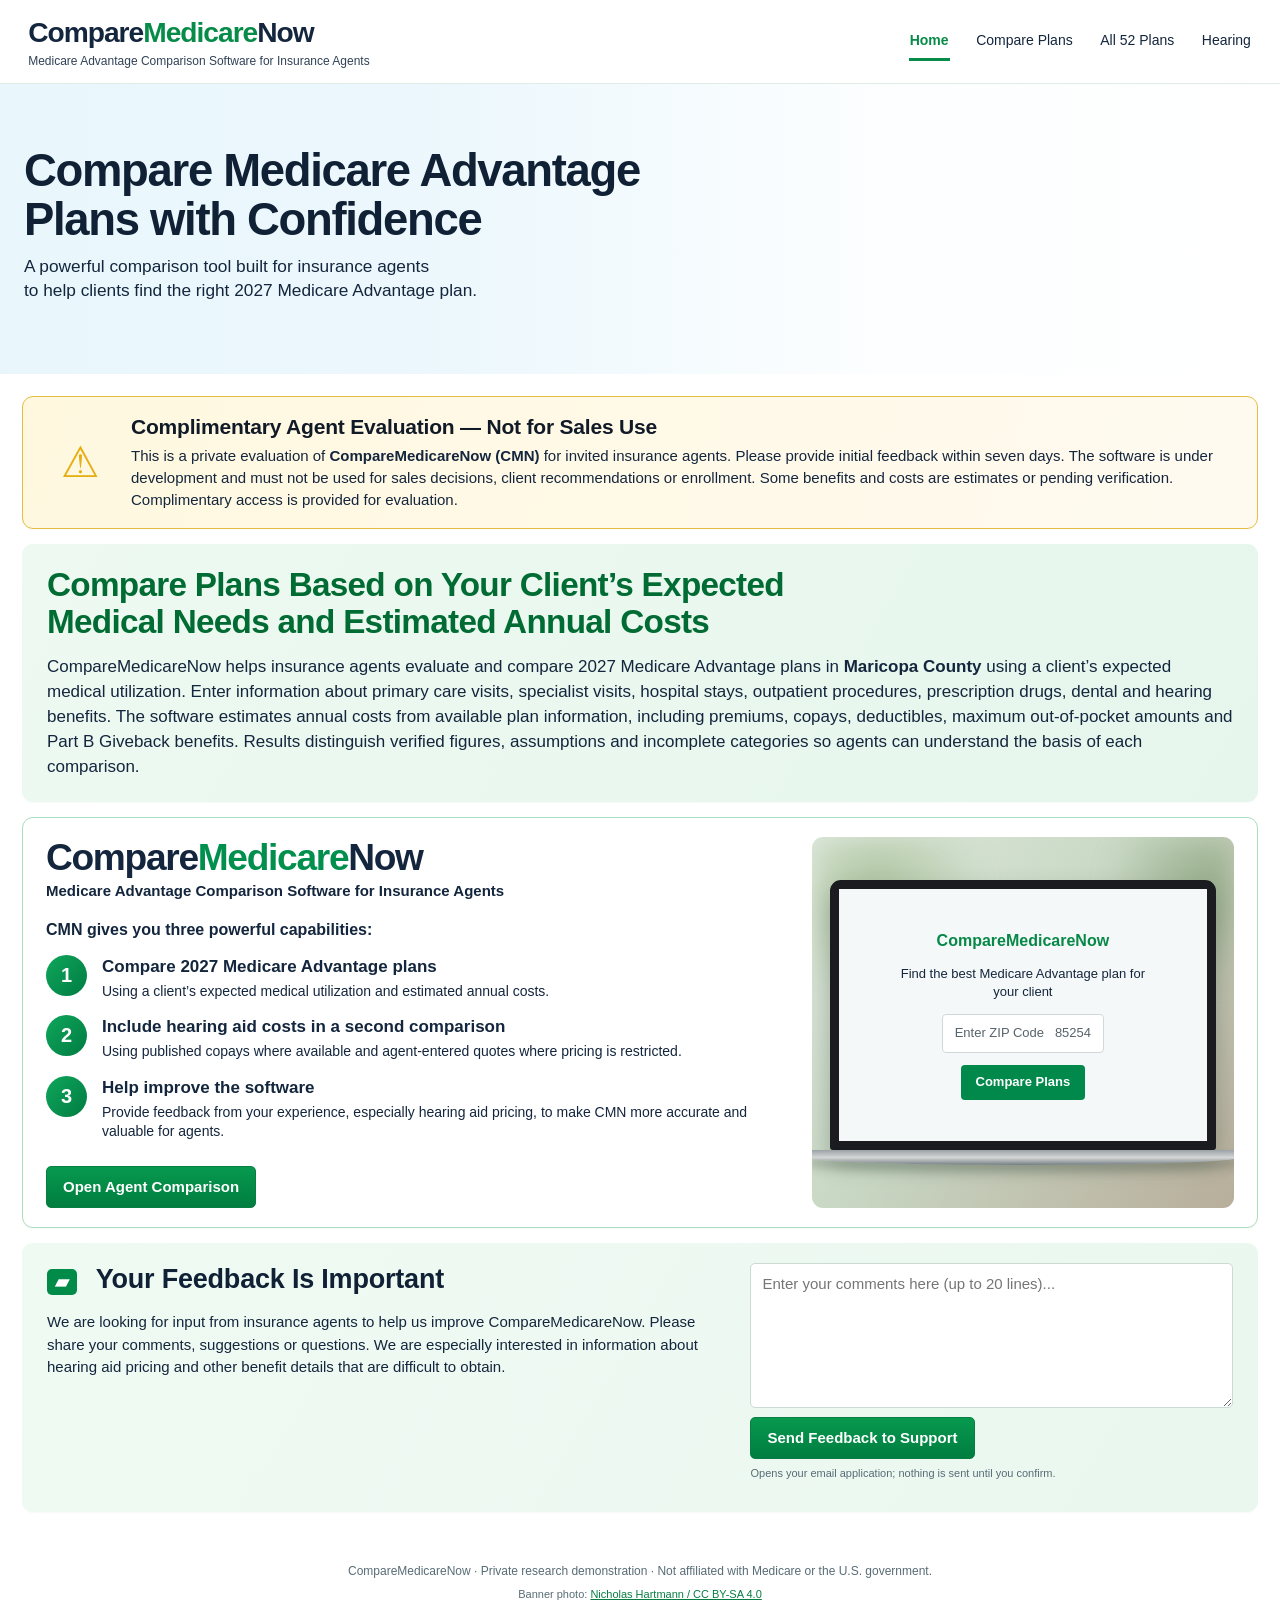
==== index.html @ b118f49f "Refresh homepage banner asset and photographer credit" ====
<!doctype html><html lang="en"><head><meta charset="utf-8"><meta name="viewport" content="width=device-width,initial-scale=1"><title>Agent Demo | CompareMedicareNow</title><link rel="stylesheet" href="demo.css?v=home3"></head><body class="page-home">
<header><div><a class="brand" href="index.html">Compare<span>Medicare</span>Now</a><small>Medicare Advantage Comparison Software for Insurance Agents</small></div><nav aria-label="Main navigation"><a class="active" href="index.html">Home</a><a href="compare.html">Compare Plans</a><a href="plans.html">All 52 Plans</a><a href="hearing.html">Hearing</a></nav></header>
<section class="hero"><div class="container"><h1>Compare Medicare Advantage<br>Plans with Confidence</h1><p class="lead">A powerful comparison tool built for insurance agents<br>to help clients find the right 2027 Medicare Advantage plan.</p></div></section>
<main class="container home-layout">
<section class="card warning home-warning"><span class="warning-symbol" aria-hidden="true">⚠</span><div><h2>Complimentary Agent Evaluation — Not for Sales Use</h2><p>This is a private evaluation of <b>CompareMedicareNow (CMN)</b> for invited insurance agents. Please provide initial feedback within seven days. The software is under development and must not be used for sales decisions, client recommendations or enrollment. Some benefits and costs are estimates or pending verification. Complimentary access is provided for evaluation.</p></div></section>
<section class="card soft intro"><h2>Compare Plans Based on Your Client’s Expected<br class="desktop-only"> Medical Needs and Estimated Annual Costs</h2><p>CompareMedicareNow helps insurance agents evaluate and compare 2027 Medicare Advantage plans in <b>Maricopa County</b> using a client’s expected medical utilization. Enter information about primary care visits, specialist visits, hospital stays, outpatient procedures, prescription drugs, dental and hearing benefits. The software estimates annual costs from available plan information, including premiums, copays, deductibles, maximum out-of-pocket amounts and Part B Giveback benefits. Results distinguish verified figures, assumptions and incomplete categories so agents can understand the basis of each comparison.</p></section>
<section class="card home-features"><div class="home-feature-copy"><h2 class="feature-logo">Compare<span>Medicare</span>Now</h2><p class="feature-subtitle">Medicare Advantage Comparison Software for Insurance Agents</p><h3>CMN gives you three powerful capabilities:</h3><div class="feature-row"><span class="feature-num">1</span><div><strong>Compare 2027 Medicare Advantage plans</strong><p>Using a client’s expected medical utilization and estimated annual costs.</p></div></div><div class="feature-row"><span class="feature-num">2</span><div><strong>Include hearing aid costs in a second comparison</strong><p>Using published copays where available and agent-entered quotes where pricing is restricted.</p></div></div><div class="feature-row"><span class="feature-num">3</span><div><strong>Help improve the software</strong><p>Provide feedback from your experience, especially hearing aid pricing, to make CMN more accurate and valuable for agents.</p></div></div><a class="button home-cta" href="compare.html">Open Agent Comparison</a></div><div class="home-laptop" role="img" aria-label="Laptop used for insurance plan comparisons"><div class="laptop-screen"><div class="laptop-ui"><b>CompareMedicareNow</b><span>Find the best Medicare Advantage plan for your client</span><span class="laptop-input">Enter ZIP Code&nbsp;&nbsp; 85254</span><span class="laptop-button">Compare Plans</span></div></div><div class="laptop-base"></div></div></section>
<section class="card soft home-feedback"><div><h2><span class="feedback-icon">▰</span> Your Feedback Is Important</h2><p>We are looking for input from insurance agents to help us improve CompareMedicareNow. Please share your comments, suggestions or questions. We are especially interested in information about hearing aid pricing and other benefit details that are difficult to obtain.</p></div><div><label class="visually-hidden" for="feedback">Your feedback</label><textarea id="feedback" rows="8" placeholder="Enter your comments here (up to 20 lines)..."></textarea><div class="actions"><button id="sendFeedback">Send Feedback to Support</button></div><p class="muted">Opens your email application; nothing is sent until you confirm.</p></div></section>
</main><footer class="footer">CompareMedicareNow · Private research demonstration · Not affiliated with Medicare or the U.S. government. <span class="photo-credit">Banner photo: <a href="https://commons.wikimedia.org/wiki/File:Arizona_desert_panorama.jpg" target="_blank" rel="noopener">Nicholas Hartmann / CC BY-SA 4.0</a></span></footer><script src="demo-data.js"></script><script src="hearing-data.js"></script><script src="demo.js"></script></body></html>
---- demo.css ----
:root{--green:#078b48;--green-dark:#006c38;--navy:#14263d;--pale:#f0faf5;--border:#c7e8d8;--muted:#586c76}*{box-sizing:border-box}html{scroll-behavior:smooth}body{margin:0;background:#fff;color:var(--navy);font:15px/1.46 Arial,Helvetica,sans-serif}a{color:#087d42}header{min-height:77px;display:flex;justify-content:space-between;align-items:center;gap:22px;padding:12px max(2.2%,calc((100% - 1510px)/2));background:#fff;border-bottom:1px solid #e1ece5;flex-wrap:wrap}header .brand{font-size:clamp(24px,2.2vw,31px);font-weight:800;letter-spacing:-1px;color:var(--navy);text-decoration:none}header .brand span{color:var(--green)}header small{display:block;font-size:12px;color:#314257}nav{display:flex;align-items:center;gap:clamp(12px,2vw,28px);flex-wrap:wrap}nav a{text-decoration:none;color:var(--navy);font-size:14px;padding:8px 1px;border-bottom:3px solid transparent}nav a.active{color:var(--green);font-weight:700;border-color:var(--green)}.container{width:min(100%,1540px);margin:0 auto;padding:12px 24px}.hero{position:relative;isolation:isolate;overflow:hidden;min-height:134px;padding:13px 0;background:linear-gradient(90deg,rgba(222,239,251,.97) 0%,rgba(225,241,249,.9) 38%,rgba(225,241,249,.08) 85%),url("data:image/svg+xml,%3Csvg%20xmlns%3D%22http%3A%2F%2Fwww.w3.org%2F2000%2Fsvg%22%20viewBox%3D%220%200%201600%20260%22%20preserveAspectRatio%3D%22xMidYMid%20slice%22%3E%3Cdefs%3E%3ClinearGradient%20id%3D%22s%22%20x2%3D%220%22%20y2%3D%221%22%3E%3Cstop%20stop-color%3D%22%23a9d7f3%22%2F%3E%3Cstop%20offset%3D%221%22%20stop-color%3D%22%23f4ead9%22%2F%3E%3C%2FlinearGradient%3E%3C%2Fdefs%3E%3Crect%20width%3D%221600%22%20height%3D%22260%22%20fill%3D%22url(%23s)%22%2F%3E%3Cpath%20d%3D%22M0%20185L140%20172%20270%20181%20440%20158%20560%20168%20685%20131%20760%20147%20840%20106%20915%20128%201040%2053%201090%2079%201160%2042%201230%2082%201320%2058%201430%20115%201600%2090V260H0%22%20fill%3D%22%238facc0%22%2F%3E%3Cpath%20d%3D%22M0%20218L170%20190%20350%20207%20520%20172%20670%20200%20825%20144%20940%20160%201055%2080%201105%20119%201165%2067%201245%20110%201330%2084%201450%20157%201600%20131V260H0%22%20fill%3D%22%238e9bb2%22%2F%3E%3Cpath%20d%3D%22M0%20235L220%20209%20400%20220%20610%20205%20810%20182%20950%20187%201055%20112%201115%20153%201172%2099%201265%20145%201360%20120%201510%20188%201600%20180V260H0%22%20fill%3D%22%23bd967b%22%2F%3E%3Cpath%20d%3D%22M0%20244L300%20228%20700%20230%20900%20220%201090%20198%201280%20208%201600%20219V260H0%22%20fill%3D%22%23b9bba3%22%2F%3E%3Cpath%20d%3D%22M1510%20210V115m-12%2049q-25-5-25-30m37%2050q27-5%2027-39%22%20stroke%3D%22%2337674c%22%20stroke-width%3D%2212%22%20fill%3D%22none%22%20stroke-linecap%3D%22round%22%2F%3E%3C%2Fsvg%3E") center 48%/cover no-repeat}.hero .container{position:relative;z-index:1}.hero h1{font-size:clamp(27px,2.5vw,39px);line-height:1.12;letter-spacing:-.8px;margin:4px 0 8px;max-width:950px}.lead{font-size:16px;max-width:840px;margin:0}.card{border:1px solid var(--border);border-radius:7px;background:#fff;margin:9px 0;padding:16px 19px;box-shadow:0 1px 1px #e6f1eb55}.card.soft{background:linear-gradient(110deg,#f1fbf6,#f9fdfb)}.card.warning{display:flex;align-items:flex-start;gap:14px;background:#fff7e5;border-color:#efce83;padding:12px 17px}.warning strong{display:block;flex:0 0 265px;font-size:15px;line-height:1.35}.warning p{margin:0;font-size:13px;line-height:1.5}.card h2{font-size:19px;line-height:1.24;margin:0 0 10px;letter-spacing:-.2px}.card h3{font-size:16px;margin:0 0 8px}.card:not(.warning) > h2:first-child{display:flex;align-items:center;gap:11px}.step-number{display:inline-flex;flex:0 0 34px;width:34px;height:34px;align-items:center;justify-content:center;border-radius:50%;color:#fff;background:linear-gradient(145deg,#0ba95c,#006e37);font-size:19px;font-weight:800;box-shadow:0 2px 5px #b8d8c6}.card p{margin:6px 0 11px}.two{display:grid;grid-template-columns:repeat(2,minmax(0,1fr));gap:15px}.three{display:grid;grid-template-columns:repeat(3,minmax(0,1fr));gap:15px}.grid4{display:grid;grid-template-columns:repeat(4,minmax(0,1fr));gap:12px}.field label,label{display:block;font-weight:700;font-size:13px;margin-bottom:5px}input,select,textarea{display:block;width:100%;min-width:0;padding:9px 11px;border:1px solid #cbdad2;border-radius:5px;background:white;color:#162c41;font:inherit}input:focus,select:focus,textarea:focus{outline:2px solid #94d9b4;outline-offset:1px}textarea{min-height:250px}button,.button{display:inline-block;background:linear-gradient(180deg,#07994e,#007d40);border:1px solid #087e42;color:white;border-radius:5px;padding:9px 16px;font:inherit;font-weight:700;cursor:pointer;text-decoration:none;text-align:center}button:hover,.button:hover{filter:brightness(.95)}button.secondary,.button.secondary{background:#fff;color:#087d42}.actions{display:flex;gap:10px;flex-wrap:wrap;align-items:center;margin:10px 0}.muted{font-size:12px;color:var(--muted)}.tag{font-size:11px;padding:3px 6px;background:#fff0ce;border-radius:4px}.tablewrap{overflow:auto;border:1px solid #d7e7de;border-radius:5px}table{width:100%;border-collapse:collapse;white-space:nowrap;font-size:12px}th,td{padding:9px 10px;border-bottom:1px solid #e5ece8;text-align:left}th{background:#def4e8;font-size:12px;position:sticky;top:0;z-index:1}tbody tr:nth-child(even){background:#f7fbf8}tbody tr:first-child{background:#e7f7ed}td.num{text-align:right;font-variant-numeric:tabular-nums}td:last-child{white-space:normal;min-width:130px}.status{padding:9px;background:#eff7f2;border-radius:5px;font-size:13px}.pill{background:#e1f5e9;border-radius:30px;padding:4px 10px;font-size:12px}.note{border-left:3px solid #dfa837;padding-left:10px}.hidden{display:none!important}.full{grid-column:1/-1}.footer{padding:22px;text-align:center;color:var(--muted);font-size:12px}.card.intro{background:#e9f8ef}.card.intro h2{color:#006d3c}.feature-card{background:#f6fcf8;border:1px solid var(--border);border-radius:6px;padding:12px}.feature-card strong{color:#006e3d}.page-hearing .card.soft,.page-compare .card.soft{background:linear-gradient(100deg,#f0fbf5,#f8fcfa)}.page-plans .tablewrap{max-height:70vh}.page-hearing .tablewrap{max-height:70vh}@media(min-width:1050px){.page-compare main.container{max-width:1350px}.page-compare main>.card:not(.warning){padding:17px 22px}.page-hearing main>.card:not(.warning){padding:16px 20px}}@media(max-width:800px){header{padding:12px 16px}nav{gap:14px}.container{padding:10px 13px}.two,.three,.grid4{grid-template-columns:1fr}.card.warning{display:block}.warning strong{margin-bottom:7px}.hero{min-height:120px}.hero h1{font-size:27px}.card{padding:14px}table{font-size:11px}}@media print{header,nav,.actions,.warning{display:none!important}.tablewrap{overflow:visible;max-height:none!important}.hero{background:#fff}.card{break-inside:avoid}}

/* Home-page visual design aligned to approved agent mockup */
.page-home .hero{min-height:290px;padding:42px 0;background:linear-gradient(90deg,rgba(221,240,254,.98) 0%,rgba(222,239,251,.88) 35%,rgba(222,239,251,.14) 69%,rgba(222,239,251,0) 100%),url("https://commons.wikimedia.org/wiki/Special:FilePath/Saguaro_cactus_on_Camelback_Mountain.jpg?width=1800") center 52%/cover no-repeat}
.page-home .hero h1{font-size:clamp(35px,3.55vw,53px);line-height:1.08;max-width:900px;margin:8px 0 10px;color:#102035;letter-spacing:-1.3px}
.page-home .hero .lead{font-size:clamp(17px,1.35vw,21px);line-height:1.4;max-width:900px}
.page-home .home-layout{max-width:1500px;padding:14px 22px}
.page-home .home-layout>.card{margin:8px 0 15px;border-radius:11px}
.page-home .home-warning{display:grid;grid-template-columns:65px 1fr;align-items:center;gap:18px;background:linear-gradient(110deg,#fff8df,#fffaf0);border:1px solid #e5bd41;padding:17px 25px}
.page-home .home-warning .warning-symbol{font-size:43px;color:#e5ae13;text-align:center}
.page-home .home-warning h2{font-size:21px;color:#111b27;margin:0 0 5px}
.page-home .home-warning p{font-size:15px;line-height:1.47;margin:0}
.page-home .intro{background:linear-gradient(120deg,#edf9f1,#e6f6ed);border:0;padding:22px 25px}
.page-home .intro h2{font-size:clamp(26px,2.6vw,38px);line-height:1.13;letter-spacing:-.7px;color:#006b32;margin-bottom:14px}
.page-home .intro p{font-size:17px;line-height:1.47;margin:0}
.page-home .home-features{display:grid;grid-template-columns:minmax(0,1.55fr) minmax(280px,.88fr);gap:22px;align-items:stretch;padding:19px 23px;border-color:#a9dec0;background:#fff}
.page-home .feature-logo{font-size:clamp(29px,2.9vw,41px);line-height:1.1;margin:0 0 2px;letter-spacing:-1.3px}
.page-home .feature-logo span{color:#008f4d}
.page-home .feature-subtitle{font-weight:700;font-size:15px;margin:0 0 16px}
.page-home .home-feature-copy h3{font-size:16px;margin:12px 0}
.page-home .feature-row{display:flex;align-items:flex-start;gap:15px;margin:14px 0}
.page-home .feature-num{display:flex;flex:0 0 41px;width:41px;height:41px;border-radius:50%;align-items:center;justify-content:center;color:#fff;font-size:20px;font-weight:700;background:linear-gradient(130deg,#0fa65b,#007c42)}
.page-home .feature-row strong{font-size:17px}
.page-home .feature-row p{font-size:14px;line-height:1.4;margin:2px 0 0}
.page-home .home-cta{margin:10px 0 0}
.page-home .home-laptop{background:linear-gradient(130deg,#e0eadf,#c8d7c3 46%,#b8ad9b);border-radius:11px;min-height:320px;display:flex;flex-direction:column;justify-content:center;align-items:center;padding:18px;overflow:hidden;position:relative}
.page-home .home-laptop:before{content:"";position:absolute;inset:0;background:radial-gradient(circle at 15% 15%,#8fae7999,transparent 23%),radial-gradient(circle at 94% 13%,#789a6d99,transparent 20%);filter:blur(13px)}
.page-home .laptop-screen{position:relative;z-index:1;width:min(100%,390px);aspect-ratio:1.43;background:#151b1f;border:9px solid #1a1c20;border-radius:11px 11px 3px 3px;box-shadow:0 13px 25px #35463855;display:flex;align-items:center;justify-content:center}
.page-home .laptop-ui{width:100%;height:100%;background:#f5f8f9;display:flex;flex-direction:column;align-items:center;justify-content:center;gap:12px;text-align:center;padding:20px;font-size:13px}
.page-home .laptop-ui b{color:#078847;font-size:16px}
.page-home .laptop-ui span{max-width:250px}
.page-home .laptop-input{background:white;border:1px solid #cfd9d9;padding:9px 12px;border-radius:4px;color:#56636c}
.page-home .laptop-button{background:#00894b;color:#fff;border-radius:4px;padding:8px 15px;font-weight:700}
.page-home .laptop-base{position:relative;z-index:1;height:15px;width:min(112%,430px);background:linear-gradient(#9aa1a5,#d4d6d6,#747e83);border-radius:0 0 50% 50%;box-shadow:0 8px 10px #35463844}
.page-home .home-feedback{display:grid;grid-template-columns:1.4fr 1fr;gap:28px;background:linear-gradient(120deg,#effaf3,#eaf7ef);border:0;padding:20px 25px}
.page-home .home-feedback h2{font-size:27px;color:#102035;margin:0 0 15px}
.page-home .home-feedback p{font-size:15px;line-height:1.5}
.page-home .feedback-icon{display:inline-block;background:#008b49;color:#fff;border-radius:5px;font-size:18px;padding:2px 8px;margin-right:12px}
.page-home .home-feedback textarea{min-height:130px;height:145px}
.page-home .home-feedback .actions{margin:9px 0 0}
.page-home .home-feedback .muted{font-size:11px}
.visually-hidden{position:absolute;width:1px;height:1px;padding:0;margin:-1px;overflow:hidden;clip:rect(0,0,0,0);white-space:nowrap;border:0}
.photo-credit{display:block;font-size:11px;margin-top:5px}
@media(max-width:850px){.page-home .hero{min-height:230px;padding:25px 0}.page-home .hero h1{font-size:34px}.page-home .home-features,.page-home .home-feedback{grid-template-columns:1fr}.page-home .home-warning{grid-template-columns:1fr;gap:5px}.page-home .home-warning .warning-symbol{text-align:left}.page-home .desktop-only{display:none}.page-home .home-laptop{min-height:280px}.page-home .intro h2{font-size:27px}}

/* Trial: McDowell Mountains panorama header */
.page-home .hero{background:linear-gradient(90deg,rgba(232,246,252,.97) 0%,rgba(232,246,252,.84) 34%,rgba(232,246,252,.12) 69%,rgba(232,246,252,0) 100%),url("https://commons.wikimedia.org/wiki/Special:FilePath/Arizona_desert_panorama.jpg?width=1920") center 48%/cover no-repeat}
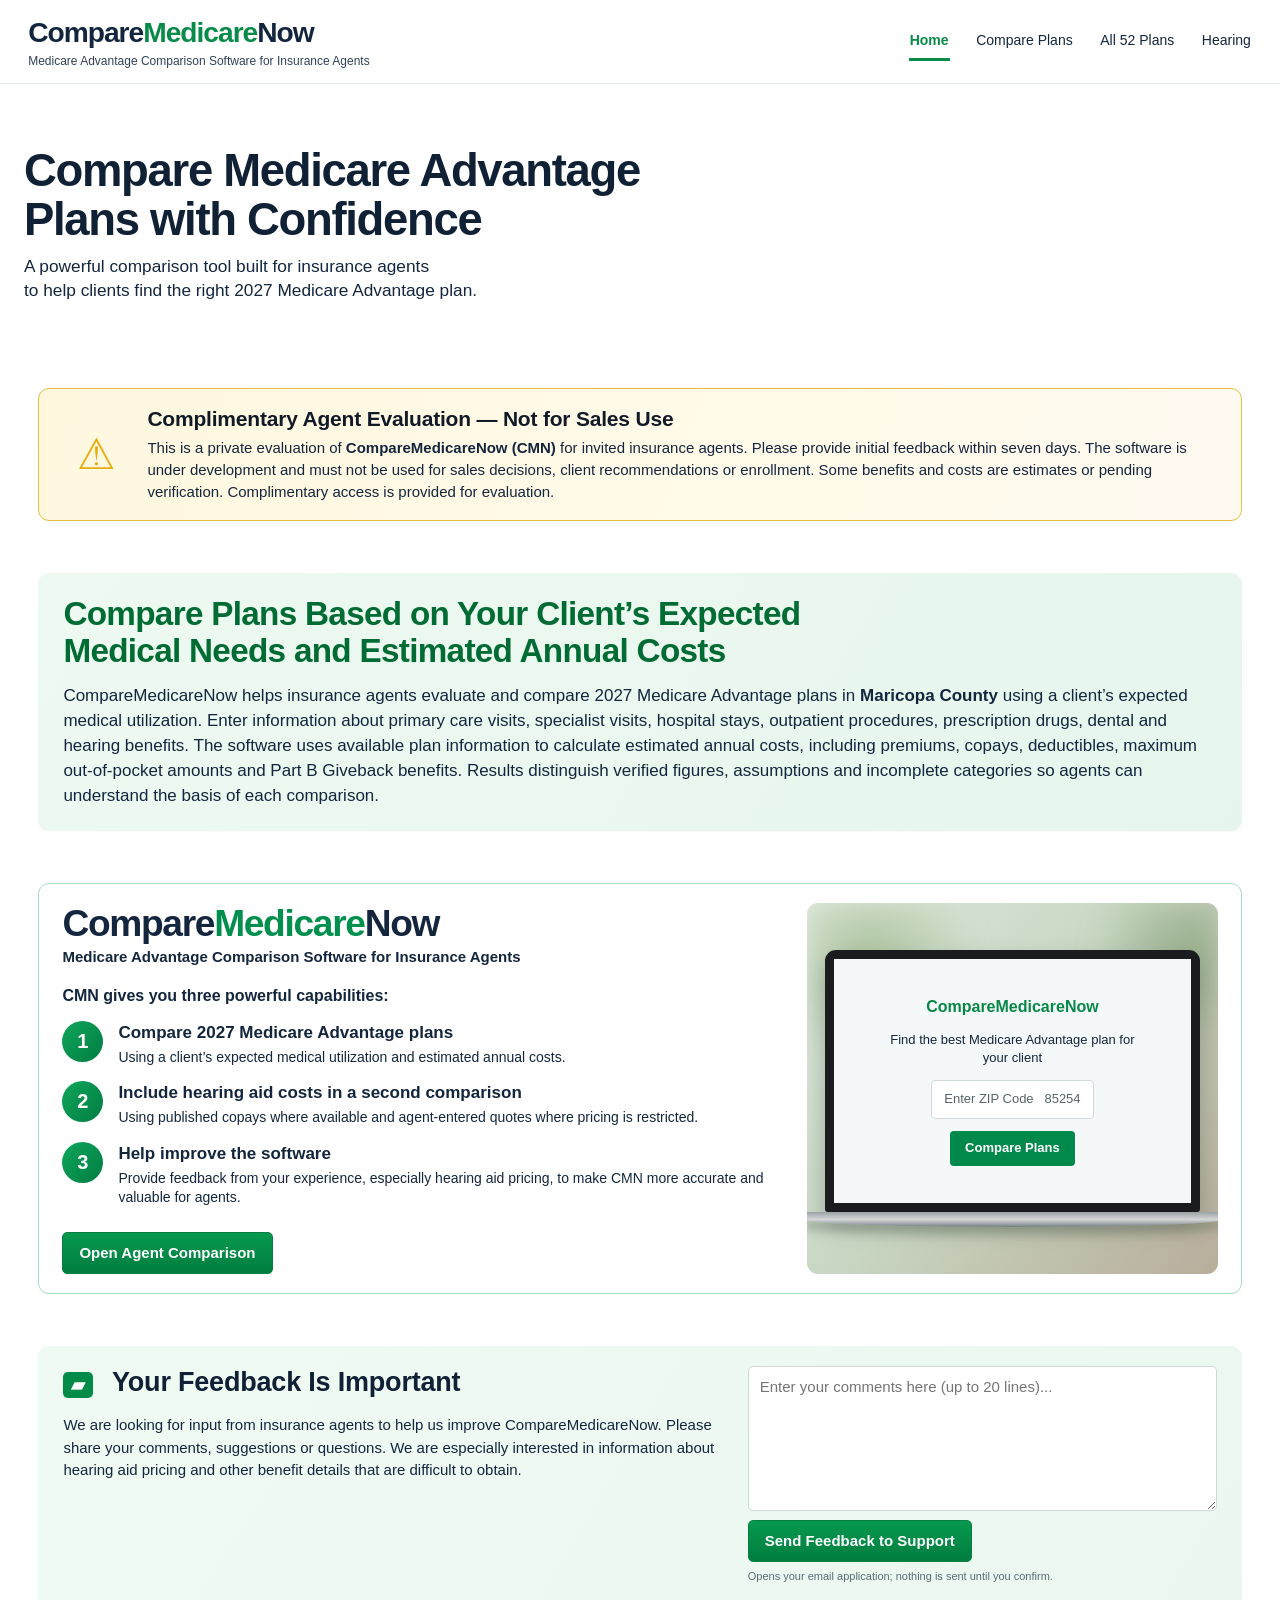
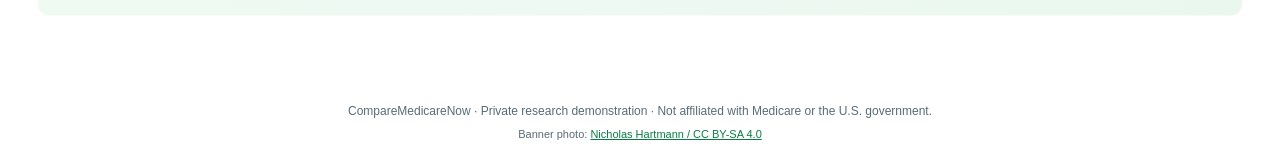
==== commit 194c5ed4: "Change homepage estimates wording to uses and refresh stylesheet" ====
--- a/index.html
+++ b/index.html
@@ -1,9 +1,9 @@
-<!doctype html><html lang="en"><head><meta charset="utf-8"><meta name="viewport" content="width=device-width,initial-scale=1"><title>Agent Demo | CompareMedicareNow</title><link rel="stylesheet" href="demo.css?v=home3"></head><body class="page-home">
+<!doctype html><html lang="en"><head><meta charset="utf-8"><meta name="viewport" content="width=device-width,initial-scale=1"><title>Agent Demo | CompareMedicareNow</title><link rel="stylesheet" href="demo.css?v=home4"></head><body class="page-home">
 <header><div><a class="brand" href="index.html">Compare<span>Medicare</span>Now</a><small>Medicare Advantage Comparison Software for Insurance Agents</small></div><nav aria-label="Main navigation"><a class="active" href="index.html">Home</a><a href="compare.html">Compare Plans</a><a href="plans.html">All 52 Plans</a><a href="hearing.html">Hearing</a></nav></header>
 <section class="hero"><div class="container"><h1>Compare Medicare Advantage<br>Plans with Confidence</h1><p class="lead">A powerful comparison tool built for insurance agents<br>to help clients find the right 2027 Medicare Advantage plan.</p></div></section>
 <main class="container home-layout">
 <section class="card warning home-warning"><span class="warning-symbol" aria-hidden="true">⚠</span><div><h2>Complimentary Agent Evaluation — Not for Sales Use</h2><p>This is a private evaluation of <b>CompareMedicareNow (CMN)</b> for invited insurance agents. Please provide initial feedback within seven days. The software is under development and must not be used for sales decisions, client recommendations or enrollment. Some benefits and costs are estimates or pending verification. Complimentary access is provided for evaluation.</p></div></section>
-<section class="card soft intro"><h2>Compare Plans Based on Your Client’s Expected<br class="desktop-only"> Medical Needs and Estimated Annual Costs</h2><p>CompareMedicareNow helps insurance agents evaluate and compare 2027 Medicare Advantage plans in <b>Maricopa County</b> using a client’s expected medical utilization. Enter information about primary care visits, specialist visits, hospital stays, outpatient procedures, prescription drugs, dental and hearing benefits. The software estimates annual costs from available plan information, including premiums, copays, deductibles, maximum out-of-pocket amounts and Part B Giveback benefits. Results distinguish verified figures, assumptions and incomplete categories so agents can understand the basis of each comparison.</p></section>
+<section class="card soft intro"><h2>Compare Plans Based on Your Client’s Expected<br class="desktop-only"> Medical Needs and Estimated Annual Costs</h2><p>CompareMedicareNow helps insurance agents evaluate and compare 2027 Medicare Advantage plans in <b>Maricopa County</b> using a client’s expected medical utilization. Enter information about primary care visits, specialist visits, hospital stays, outpatient procedures, prescription drugs, dental and hearing benefits. The software uses available plan information to calculate estimated annual costs, including premiums, copays, deductibles, maximum out-of-pocket amounts and Part B Giveback benefits. Results distinguish verified figures, assumptions and incomplete categories so agents can understand the basis of each comparison.</p></section>
 <section class="card home-features"><div class="home-feature-copy"><h2 class="feature-logo">Compare<span>Medicare</span>Now</h2><p class="feature-subtitle">Medicare Advantage Comparison Software for Insurance Agents</p><h3>CMN gives you three powerful capabilities:</h3><div class="feature-row"><span class="feature-num">1</span><div><strong>Compare 2027 Medicare Advantage plans</strong><p>Using a client’s expected medical utilization and estimated annual costs.</p></div></div><div class="feature-row"><span class="feature-num">2</span><div><strong>Include hearing aid costs in a second comparison</strong><p>Using published copays where available and agent-entered quotes where pricing is restricted.</p></div></div><div class="feature-row"><span class="feature-num">3</span><div><strong>Help improve the software</strong><p>Provide feedback from your experience, especially hearing aid pricing, to make CMN more accurate and valuable for agents.</p></div></div><a class="button home-cta" href="compare.html">Open Agent Comparison</a></div><div class="home-laptop" role="img" aria-label="Laptop used for insurance plan comparisons"><div class="laptop-screen"><div class="laptop-ui"><b>CompareMedicareNow</b><span>Find the best Medicare Advantage plan for your client</span><span class="laptop-input">Enter ZIP Code&nbsp;&nbsp; 85254</span><span class="laptop-button">Compare Plans</span></div></div><div class="laptop-base"></div></div></section>
 <section class="card soft home-feedback"><div><h2><span class="feedback-icon">▰</span> Your Feedback Is Important</h2><p>We are looking for input from insurance agents to help us improve CompareMedicareNow. Please share your comments, suggestions or questions. We are especially interested in information about hearing aid pricing and other benefit details that are difficult to obtain.</p></div><div><label class="visually-hidden" for="feedback">Your feedback</label><textarea id="feedback" rows="8" placeholder="Enter your comments here (up to 20 lines)..."></textarea><div class="actions"><button id="sendFeedback">Send Feedback to Support</button></div><p class="muted">Opens your email application; nothing is sent until you confirm.</p></div></section>
 </main><footer class="footer">CompareMedicareNow · Private research demonstration · Not affiliated with Medicare or the U.S. government. <span class="photo-credit">Banner photo: <a href="https://commons.wikimedia.org/wiki/File:Arizona_desert_panorama.jpg" target="_blank" rel="noopener">Nicholas Hartmann / CC BY-SA 4.0</a></span></footer><script src="demo-data.js"></script><script src="hearing-data.js"></script><script src="demo.js"></script></body></html>
--- a/demo.css
+++ b/demo.css
@@ -45,3 +45,43 @@
 
 /* Trial: McDowell Mountains panorama header */
 .page-home .hero{background:linear-gradient(90deg,rgba(232,246,252,.97) 0%,rgba(232,246,252,.84) 34%,rgba(232,246,252,.12) 69%,rgba(232,246,252,0) 100%),url("https://commons.wikimedia.org/wiki/Special:FilePath/Arizona_desert_panorama.jpg?width=1920") center 48%/cover no-repeat}
+
+/* Agent demo: coordinated photographic design for comparison, plans and hearing pages */
+.page-compare .agent-hero,.page-plans .agent-hero,.page-hearing .agent-hero{min-height:198px;padding:32px 0;background:linear-gradient(90deg,rgba(228,244,252,.98) 0%,rgba(226,243,250,.86) 36%,rgba(228,244,252,.14) 70%,rgba(228,244,252,0) 100%),url("https://commons.wikimedia.org/wiki/Special:FilePath/Arizona_desert_panorama.jpg?width=1920") center 52%/cover no-repeat}
+.page-compare .agent-hero h1,.page-plans .agent-hero h1,.page-hearing .agent-hero h1{font-size:clamp(30px,3.2vw,44px);line-height:1.12;letter-spacing:-.8px;max-width:1100px;margin:9px 0 12px}
+.page-compare .agent-hero .lead,.page-plans .agent-hero .lead,.page-hearing .agent-hero .lead{font-size:18px;max-width:930px}
+.page-compare main.container,.page-plans main.container,.page-hearing main.container{max-width:1500px;padding:14px 22px}
+.agent-warning{display:grid!important;grid-template-columns:58px 1fr;gap:16px;align-items:center;padding:14px 20px!important;border:1px solid #e7c361!important;background:linear-gradient(110deg,#fff8e5,#fffaf0)!important}
+.agent-warning .warning-symbol{font-size:39px;color:#dcaa16;text-align:center}
+.agent-warning h2{font-size:18px!important;margin:0 0 4px!important;color:#1c2a38}
+.agent-warning p{font-size:14px;line-height:1.45;margin:0}
+.agent-section{border-radius:10px!important;margin:10px 0 14px!important;padding:19px 23px!important}
+.agent-section.soft{background:linear-gradient(110deg,#edf9f2,#f6fcf8)!important;border-color:#b5dfc6}
+.agent-section>h2{font-size:22px!important;color:#10283b;display:flex;align-items:center;gap:12px;margin-bottom:15px!important}
+.agent-section .step-number{width:37px;height:37px;flex-basis:37px;font-size:20px}
+.agent-section .field{min-width:0}
+.agent-section .field label{font-size:14px;color:#173448}
+.agent-section input,.agent-section select,.agent-section textarea{border-radius:6px;padding:11px 12px}
+.agent-section .muted{font-size:13px}
+.agent-section .note{background:#fff8e8;padding:10px 13px;border-left:4px solid #e5af3c;border-radius:4px}
+.agent-section .actions{margin-top:15px}
+.agent-section button,.agent-section .button{padding:11px 19px}
+.page-plans .criteria-panel{display:grid;grid-template-columns:1fr auto;align-items:center;column-gap:20px}
+.page-plans .criteria-panel h2{grid-column:1/-1}
+.page-plans .criteria-panel p{margin:0}
+.page-plans .criteria-panel .button{justify-self:end}
+.page-plans .tablewrap,.page-hearing .tablewrap{box-shadow:0 2px 9px #0d3b1b10}
+.page-plans table th,.page-hearing table th{background:#ccefdc;color:#0d5030;font-weight:700}
+.page-plans table tbody tr:hover,.page-hearing table tbody tr:hover{background:#e6f7ed}
+.page-hearing .hearing-feedback{display:grid;grid-template-columns:1fr 1fr;column-gap:25px}
+.page-hearing .hearing-feedback h2{grid-column:1/-1}
+.page-hearing .hearing-feedback textarea{grid-column:2;grid-row:2 / span 2;min-height:140px!important}
+.page-hearing .hearing-feedback .actions{grid-column:2}
+.page-compare .compare-submit{background:#eaf8ef;border-color:#a9dcbf}
+@media(max-width:800px){.page-compare .agent-hero,.page-plans .agent-hero,.page-hearing .agent-hero{min-height:155px;padding:20px 0}.agent-warning{grid-template-columns:1fr}.agent-warning .warning-symbol{text-align:left}.agent-section{padding:14px!important}.page-plans .criteria-panel,.page-hearing .hearing-feedback{display:block}.page-hearing .hearing-feedback textarea{width:100%}}
+
+/* Home page spacing and photographic header trial, 2026-10-14 */
+.page-home .hero{background-image:url("https://commons.wikimedia.org/wiki/Special:FilePath/Arizona_desert_panorama.jpg?width=1920");background-position:center 48%;background-size:cover;background-repeat:no-repeat}
+.page-home .home-layout{max-width:1500px;padding-left:clamp(22px,3vw,46px);padding-right:clamp(22px,3vw,46px)}
+.page-home .home-layout>.card{margin-top:0;margin-bottom:52px}
+@media(max-width:800px){.page-home .home-layout{padding-left:20px;padding-right:20px}.page-home .home-layout>.card{margin-bottom:34px}}
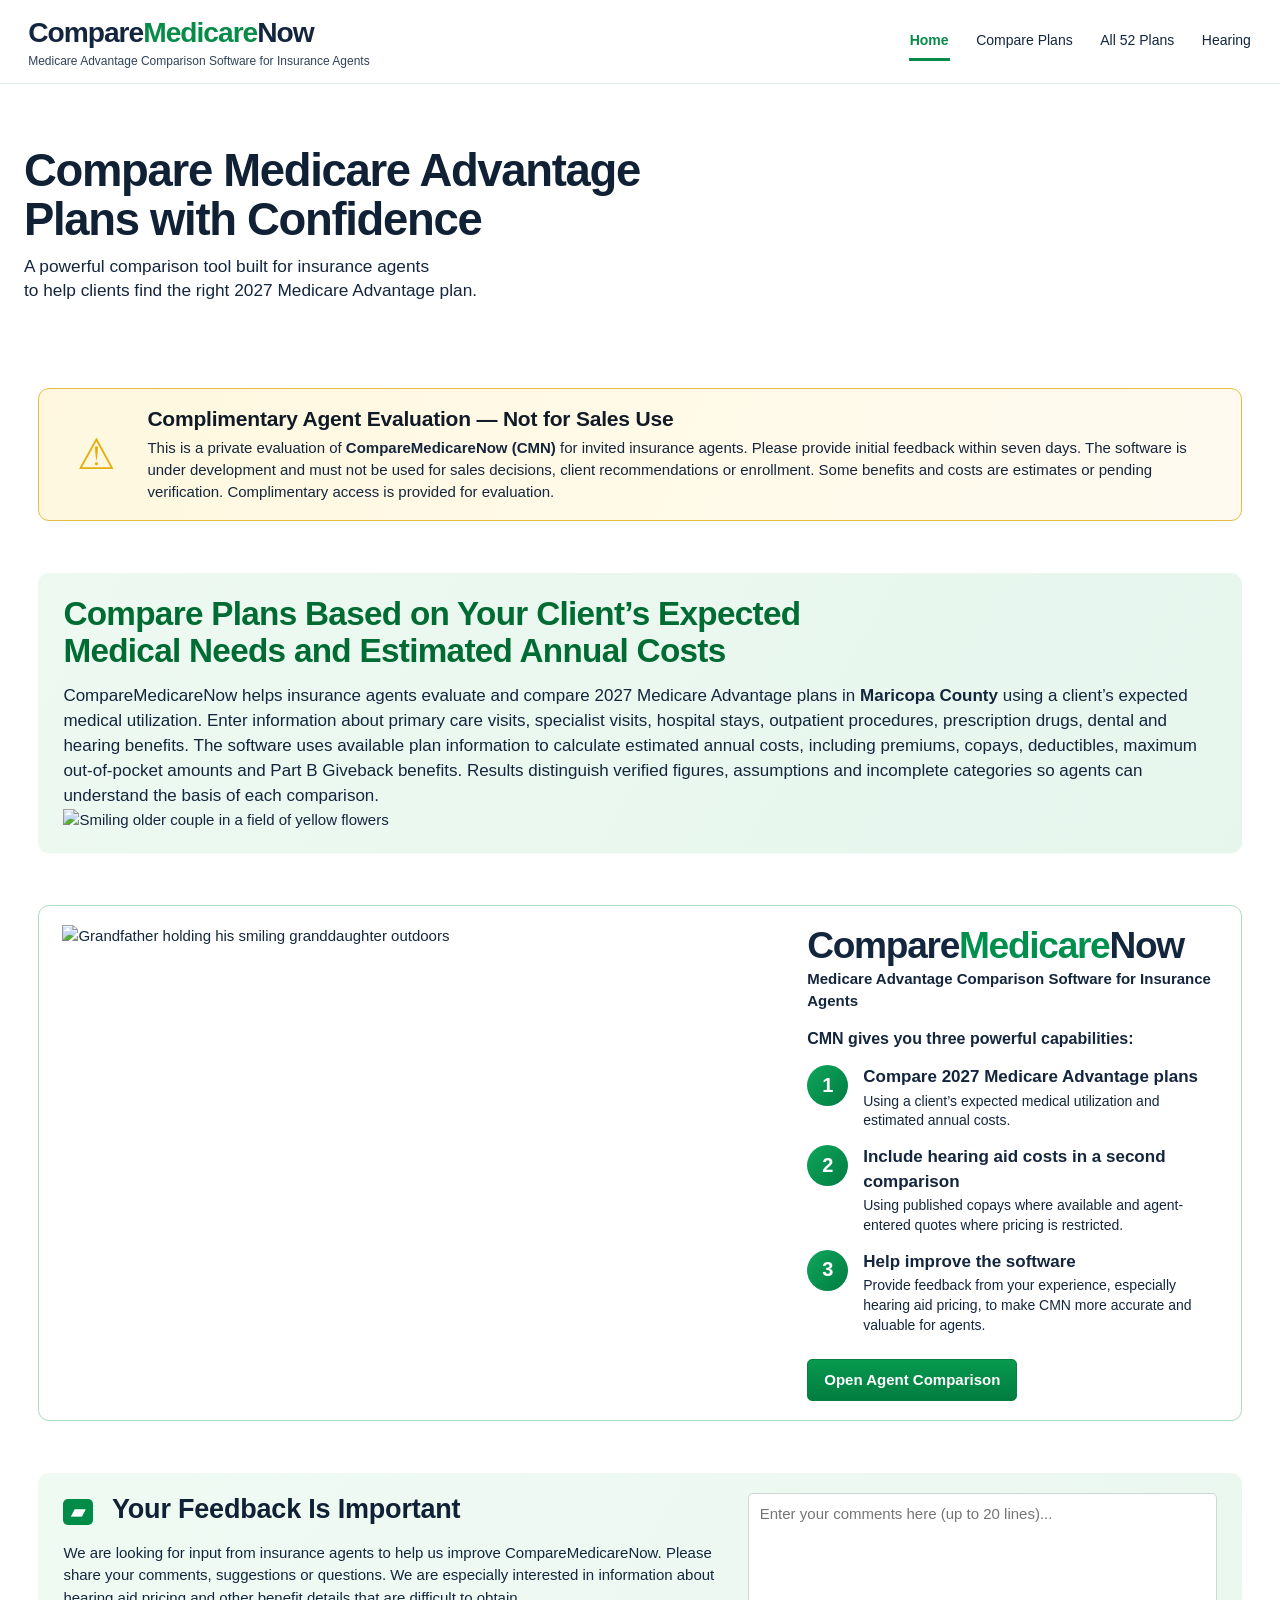
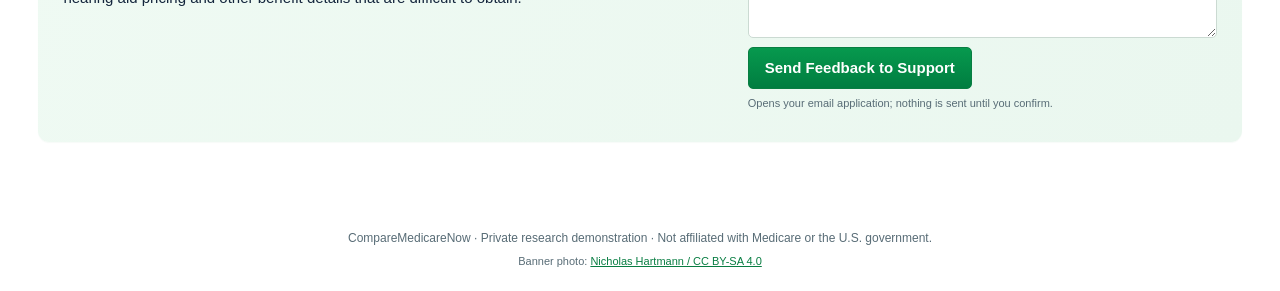
==== commit c0d67886: "Split home intro and feature sections with family photography and remove laptop illustration" ====
--- a/index.html
+++ b/index.html
@@ -1,9 +1,9 @@
-<!doctype html><html lang="en"><head><meta charset="utf-8"><meta name="viewport" content="width=device-width,initial-scale=1"><title>Agent Demo | CompareMedicareNow</title><link rel="stylesheet" href="demo.css?v=home4"></head><body class="page-home">
+<!doctype html><html lang="en"><head><meta charset="utf-8"><meta name="viewport" content="width=device-width,initial-scale=1"><title>Agent Demo | CompareMedicareNow</title><link rel="stylesheet" href="demo.css?v=home5"></head><body class="page-home">
 <header><div><a class="brand" href="index.html">Compare<span>Medicare</span>Now</a><small>Medicare Advantage Comparison Software for Insurance Agents</small></div><nav aria-label="Main navigation"><a class="active" href="index.html">Home</a><a href="compare.html">Compare Plans</a><a href="plans.html">All 52 Plans</a><a href="hearing.html">Hearing</a></nav></header>
 <section class="hero"><div class="container"><h1>Compare Medicare Advantage<br>Plans with Confidence</h1><p class="lead">A powerful comparison tool built for insurance agents<br>to help clients find the right 2027 Medicare Advantage plan.</p></div></section>
 <main class="container home-layout">
 <section class="card warning home-warning"><span class="warning-symbol" aria-hidden="true">⚠</span><div><h2>Complimentary Agent Evaluation — Not for Sales Use</h2><p>This is a private evaluation of <b>CompareMedicareNow (CMN)</b> for invited insurance agents. Please provide initial feedback within seven days. The software is under development and must not be used for sales decisions, client recommendations or enrollment. Some benefits and costs are estimates or pending verification. Complimentary access is provided for evaluation.</p></div></section>
-<section class="card soft intro"><h2>Compare Plans Based on Your Client’s Expected<br class="desktop-only"> Medical Needs and Estimated Annual Costs</h2><p>CompareMedicareNow helps insurance agents evaluate and compare 2027 Medicare Advantage plans in <b>Maricopa County</b> using a client’s expected medical utilization. Enter information about primary care visits, specialist visits, hospital stays, outpatient procedures, prescription drugs, dental and hearing benefits. The software uses available plan information to calculate estimated annual costs, including premiums, copays, deductibles, maximum out-of-pocket amounts and Part B Giveback benefits. Results distinguish verified figures, assumptions and incomplete categories so agents can understand the basis of each comparison.</p></section>
-<section class="card home-features"><div class="home-feature-copy"><h2 class="feature-logo">Compare<span>Medicare</span>Now</h2><p class="feature-subtitle">Medicare Advantage Comparison Software for Insurance Agents</p><h3>CMN gives you three powerful capabilities:</h3><div class="feature-row"><span class="feature-num">1</span><div><strong>Compare 2027 Medicare Advantage plans</strong><p>Using a client’s expected medical utilization and estimated annual costs.</p></div></div><div class="feature-row"><span class="feature-num">2</span><div><strong>Include hearing aid costs in a second comparison</strong><p>Using published copays where available and agent-entered quotes where pricing is restricted.</p></div></div><div class="feature-row"><span class="feature-num">3</span><div><strong>Help improve the software</strong><p>Provide feedback from your experience, especially hearing aid pricing, to make CMN more accurate and valuable for agents.</p></div></div><a class="button home-cta" href="compare.html">Open Agent Comparison</a></div><div class="home-laptop" role="img" aria-label="Laptop used for insurance plan comparisons"><div class="laptop-screen"><div class="laptop-ui"><b>CompareMedicareNow</b><span>Find the best Medicare Advantage plan for your client</span><span class="laptop-input">Enter ZIP Code&nbsp;&nbsp; 85254</span><span class="laptop-button">Compare Plans</span></div></div><div class="laptop-base"></div></div></section>
+<section class="card soft intro home-split"><div class="home-split-copy"><h2>Compare Plans Based on Your Client’s Expected<br class="desktop-only"> Medical Needs and Estimated Annual Costs</h2><p>CompareMedicareNow helps insurance agents evaluate and compare 2027 Medicare Advantage plans in <b>Maricopa County</b> using a client’s expected medical utilization. Enter information about primary care visits, specialist visits, hospital stays, outpatient procedures, prescription drugs, dental and hearing benefits. The software uses available plan information to calculate estimated annual costs, including premiums, copays, deductibles, maximum out-of-pocket amounts and Part B Giveback benefits. Results distinguish verified figures, assumptions and incomplete categories so agents can understand the basis of each comparison.</p></div><div class="home-split-photo"><img src="https://unsplash.com/photos/nk-xUZwSjR4/download?force=true&amp;w=1100" alt="Smiling older couple in a field of yellow flowers" loading="lazy"></div></section>
+<section class="card home-features"><div class="home-family-photo"><img src="https://unsplash.com/photos/FiIgXyC3t84/download?force=true&amp;w=1000" alt="Grandfather holding his smiling granddaughter outdoors" loading="lazy"></div><div class="home-feature-copy"><h2 class="feature-logo">Compare<span>Medicare</span>Now</h2><p class="feature-subtitle">Medicare Advantage Comparison Software for Insurance Agents</p><h3>CMN gives you three powerful capabilities:</h3><div class="feature-row"><span class="feature-num">1</span><div><strong>Compare 2027 Medicare Advantage plans</strong><p>Using a client’s expected medical utilization and estimated annual costs.</p></div></div><div class="feature-row"><span class="feature-num">2</span><div><strong>Include hearing aid costs in a second comparison</strong><p>Using published copays where available and agent-entered quotes where pricing is restricted.</p></div></div><div class="feature-row"><span class="feature-num">3</span><div><strong>Help improve the software</strong><p>Provide feedback from your experience, especially hearing aid pricing, to make CMN more accurate and valuable for agents.</p></div></div><a class="button home-cta" href="compare.html">Open Agent Comparison</a></div></section>
 <section class="card soft home-feedback"><div><h2><span class="feedback-icon">▰</span> Your Feedback Is Important</h2><p>We are looking for input from insurance agents to help us improve CompareMedicareNow. Please share your comments, suggestions or questions. We are especially interested in information about hearing aid pricing and other benefit details that are difficult to obtain.</p></div><div><label class="visually-hidden" for="feedback">Your feedback</label><textarea id="feedback" rows="8" placeholder="Enter your comments here (up to 20 lines)..."></textarea><div class="actions"><button id="sendFeedback">Send Feedback to Support</button></div><p class="muted">Opens your email application; nothing is sent until you confirm.</p></div></section>
 </main><footer class="footer">CompareMedicareNow · Private research demonstration · Not affiliated with Medicare or the U.S. government. <span class="photo-credit">Banner photo: <a href="https://commons.wikimedia.org/wiki/File:Arizona_desert_panorama.jpg" target="_blank" rel="noopener">Nicholas Hartmann / CC BY-SA 4.0</a></span></footer><script src="demo-data.js"></script><script src="hearing-data.js"></script><script src="demo.js"></script></body></html>
--- a/demo.css
+++ b/demo.css
@@ -85,3 +85,8 @@
 .page-home .home-layout{max-width:1500px;padding-left:clamp(22px,3vw,46px);padding-right:clamp(22px,3vw,46px)}
 .page-home .home-layout>.card{margin-top:0;margin-bottom:52px}
 @media(max-width:800px){.page-home .home-layout{padding-left:20px;padding-right:20px}.page-home .home-layout>.card{margin-bottom:34px}}
+
+/* Compare page: standalone primary action in place of section six */
+.page-compare .compare-action{padding:15px 4px 35px;text-align:center}
+.page-compare .compare-action button{padding:14px 38px;font-size:18px;border-radius:7px;box-shadow:0 3px 10px #005f3330}
+.page-compare .compare-action #compareError{margin-top:10px;color:#a33}
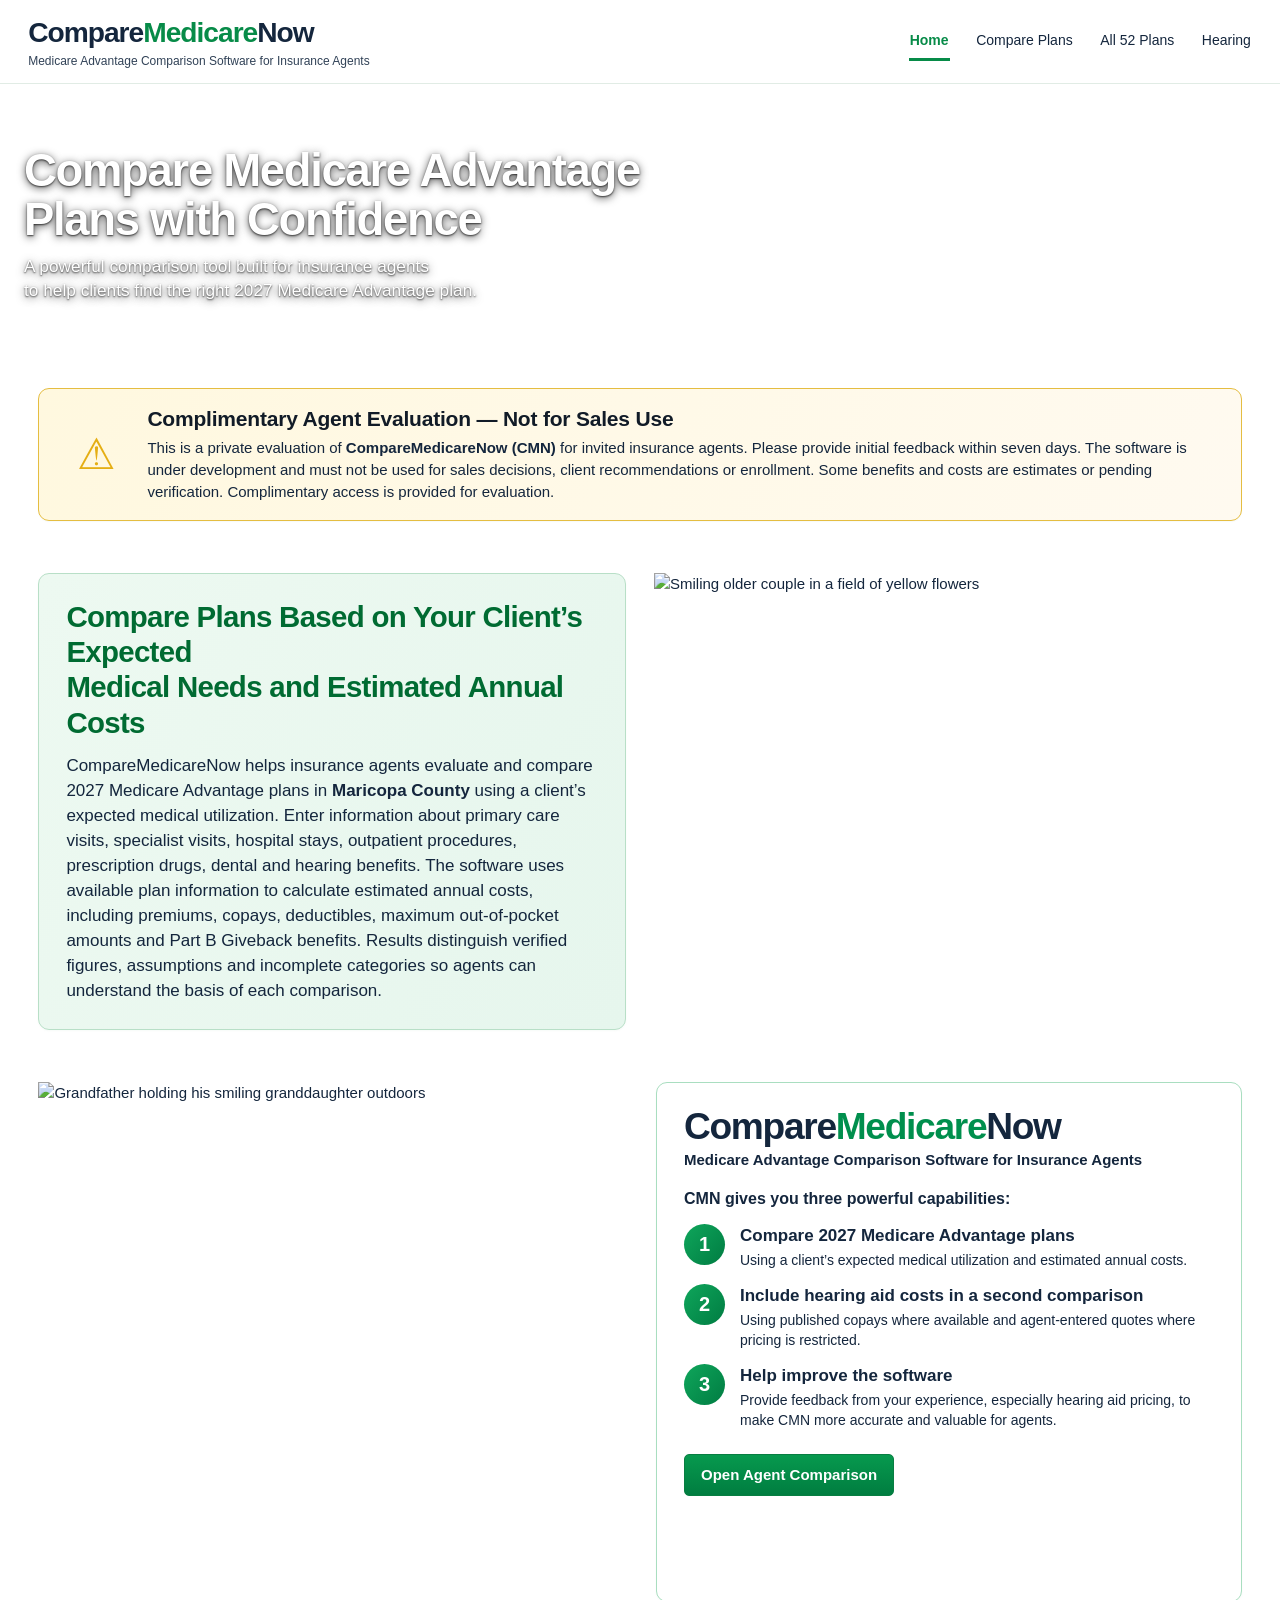
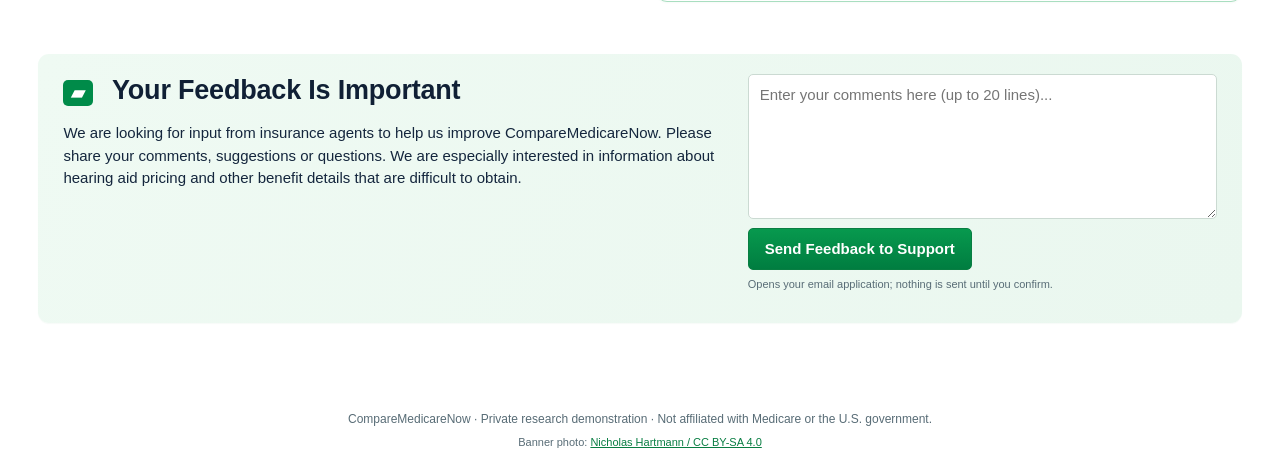
==== commit 436e4a19: "Refresh homepage stylesheet for standalone photographs" ====
--- a/index.html
+++ b/index.html
@@ -1,4 +1,4 @@
-<!doctype html><html lang="en"><head><meta charset="utf-8"><meta name="viewport" content="width=device-width,initial-scale=1"><title>Agent Demo | CompareMedicareNow</title><link rel="stylesheet" href="demo.css?v=home5"></head><body class="page-home">
+<!doctype html><html lang="en"><head><meta charset="utf-8"><meta name="viewport" content="width=device-width,initial-scale=1"><title>Agent Demo | CompareMedicareNow</title><link rel="stylesheet" href="demo.css?v=home6"></head><body class="page-home">
 <header><div><a class="brand" href="index.html">Compare<span>Medicare</span>Now</a><small>Medicare Advantage Comparison Software for Insurance Agents</small></div><nav aria-label="Main navigation"><a class="active" href="index.html">Home</a><a href="compare.html">Compare Plans</a><a href="plans.html">All 52 Plans</a><a href="hearing.html">Hearing</a></nav></header>
 <section class="hero"><div class="container"><h1>Compare Medicare Advantage<br>Plans with Confidence</h1><p class="lead">A powerful comparison tool built for insurance agents<br>to help clients find the right 2027 Medicare Advantage plan.</p></div></section>
 <main class="container home-layout">
--- a/demo.css
+++ b/demo.css
@@ -90,3 +90,25 @@
 .page-compare .compare-action{padding:15px 4px 35px;text-align:center}
 .page-compare .compare-action button{padding:14px 38px;font-size:18px;border-radius:7px;box-shadow:0 3px 10px #005f3330}
 .page-compare .compare-action #compareError{margin-top:10px;color:#a33}
+
+/* Home photo-led layout experiment */
+.page-home .hero h1,.page-home .hero .lead{color:#fff!important;text-shadow:0 2px 8px rgba(0,0,0,.68),0 1px 2px rgba(0,0,0,.7)}
+.page-home .home-split{display:grid!important;grid-template-columns:minmax(0,1fr) minmax(0,1fr);gap:28px;align-items:stretch;overflow:hidden}
+.page-home .home-split-copy{padding:4px 0}
+.page-home .home-split-copy h2{font-size:clamp(24px,2.3vw,34px);line-height:1.2}
+.page-home .home-split-photo,.page-home .home-family-photo{min-width:0;overflow:hidden;border-radius:12px}
+.page-home .home-split-photo img,.page-home .home-family-photo img{display:block;width:100%;height:100%;object-fit:cover}
+.page-home .home-split-photo img{min-height:350px;max-height:540px;object-position:center}
+.page-home .home-features{display:grid!important;grid-template-columns:minmax(0,1fr) minmax(0,1fr);gap:32px;align-items:stretch}
+.page-home .home-family-photo{grid-column:1;grid-row:1;max-height:670px}
+.page-home .home-family-photo img{object-position:center 35%;min-height:520px}
+.page-home .home-feature-copy{grid-column:2;grid-row:1;min-width:0}
+@media(max-width:800px){.page-home .home-split,.page-home .home-features{grid-template-columns:1fr!important}.page-home .home-split-photo{grid-row:2}.page-home .home-family-photo{grid-column:1;grid-row:1;max-height:460px}.page-home .home-family-photo img{min-height:350px}.page-home .home-feature-copy{grid-column:1;grid-row:2}}
+
+/* Photos stand independently; only text halves are framed */
+.page-home .home-layout>.home-split,.page-home .home-layout>.home-features{background:transparent!important;border:0!important;box-shadow:none!important;border-radius:0!important;padding:0!important;overflow:visible!important}
+.page-home .home-split-copy{background:linear-gradient(120deg,#edf9f1,#e6f6ed);border:1px solid #b8dfc7;border-radius:11px;padding:25px 27px;box-shadow:0 1px 2px #e6f1eb55}
+.page-home .home-feature-copy{background:#fff;border:1px solid #a9dec0;border-radius:11px;padding:23px 27px;box-shadow:0 1px 2px #e6f1eb55}
+.page-home .home-split-photo,.page-home .home-family-photo{border:0!important;box-shadow:none!important;background:transparent!important;border-radius:0!important}
+.page-home .home-split-photo img,.page-home .home-family-photo img{border:0!important;border-radius:0!important;box-shadow:none!important}
+@media(max-width:800px){.page-home .home-split-copy,.page-home .home-feature-copy{padding:20px}}
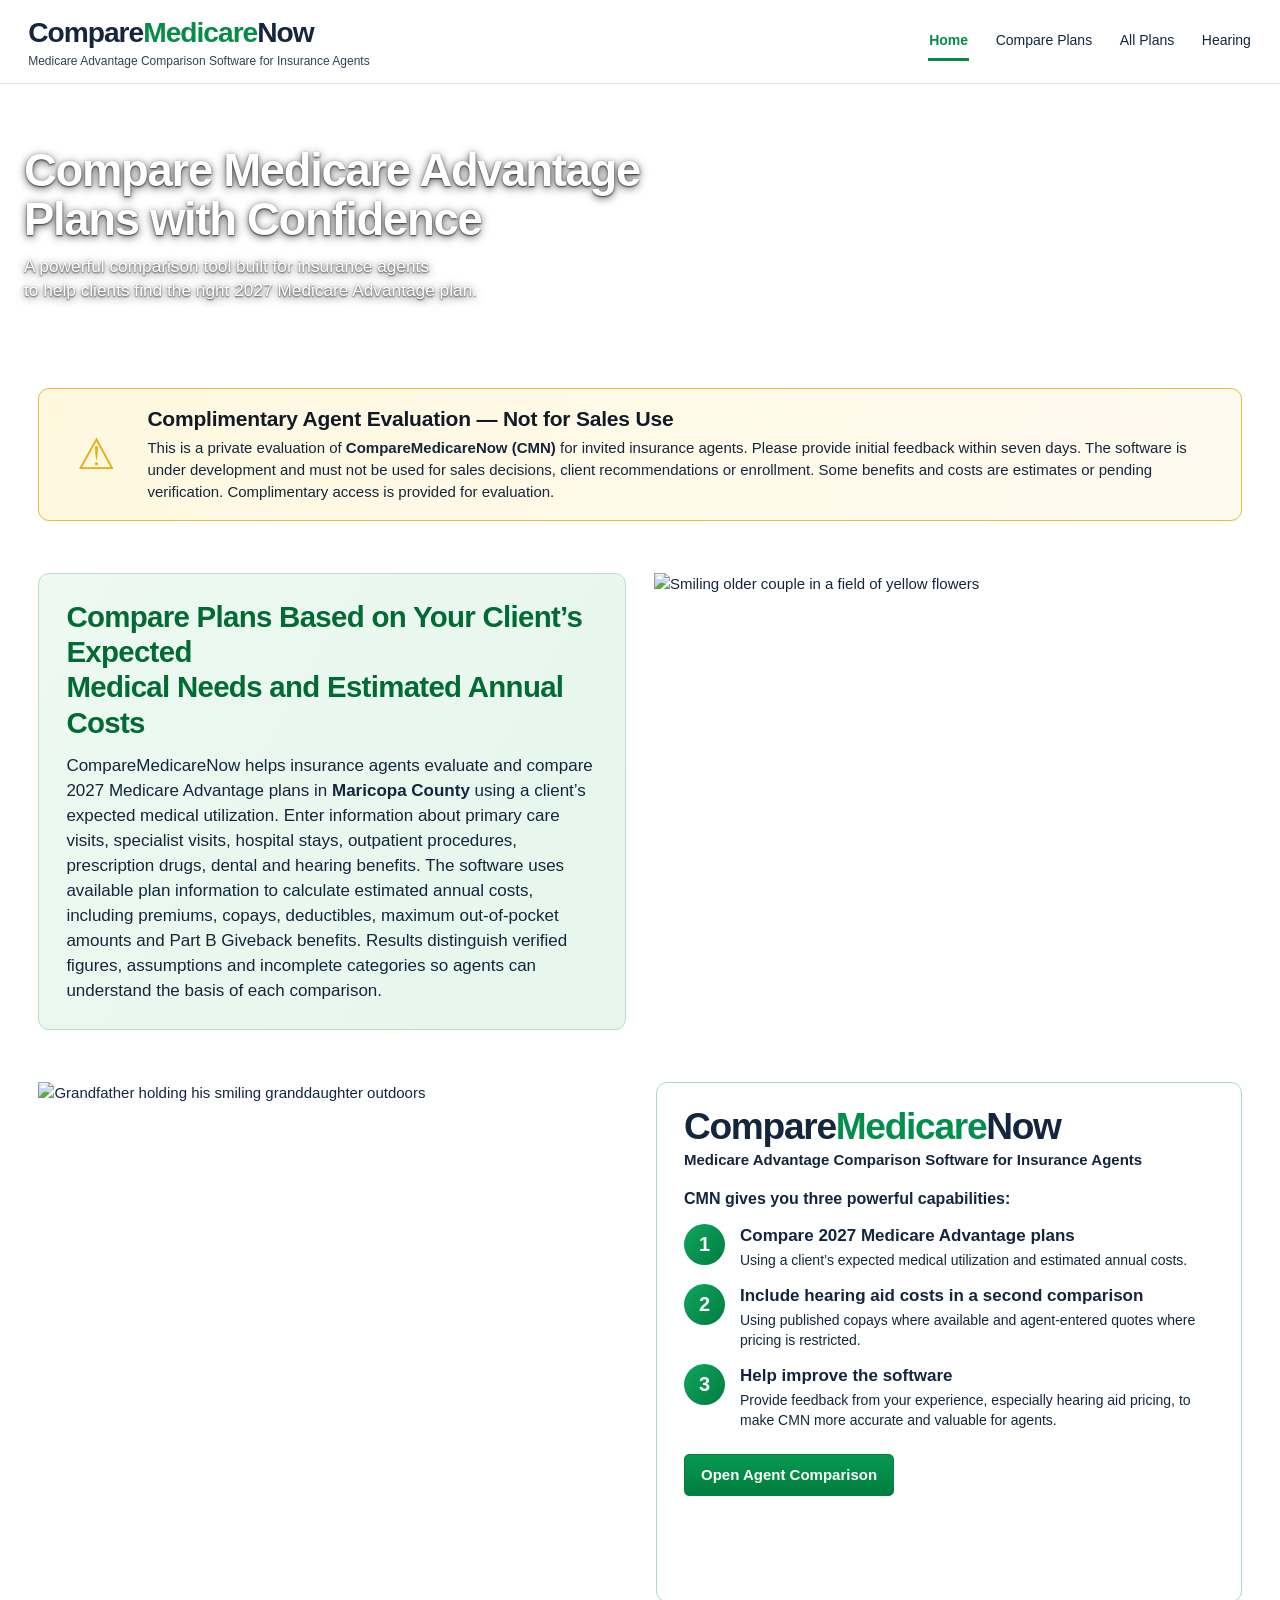
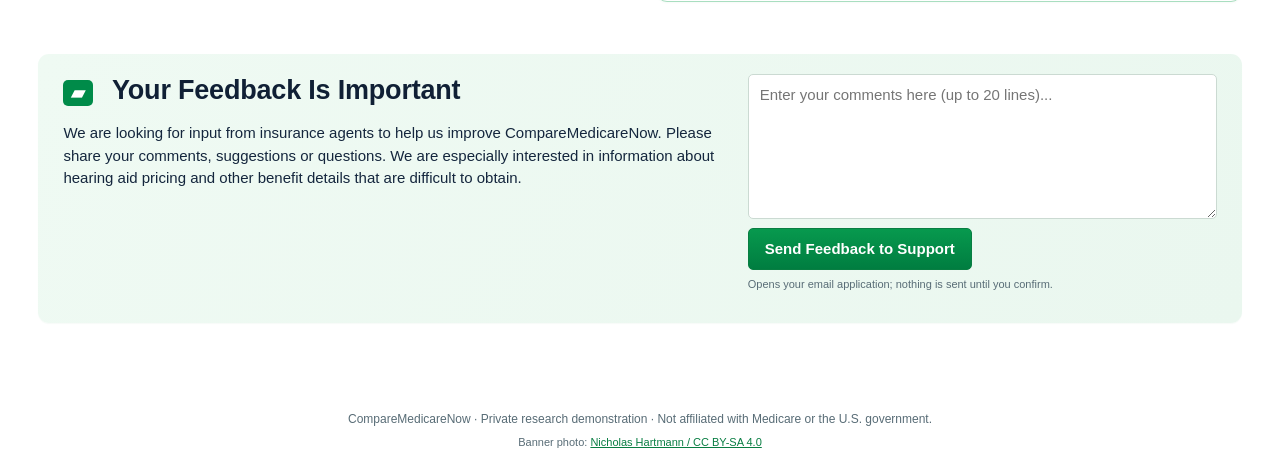
==== commit 75653a4e: "Polish launch headers, All Plans label and drug checkbox spacing" ====
--- a/index.html
+++ b/index.html
@@ -1,5 +1,5 @@
-<!doctype html><html lang="en"><head><meta charset="utf-8"><meta name="viewport" content="width=device-width,initial-scale=1"><title>Agent Demo | CompareMedicareNow</title><link rel="stylesheet" href="demo.css?v=home6"></head><body class="page-home">
-<header><div><a class="brand" href="index.html">Compare<span>Medicare</span>Now</a><small>Medicare Advantage Comparison Software for Insurance Agents</small></div><nav aria-label="Main navigation"><a class="active" href="index.html">Home</a><a href="compare.html">Compare Plans</a><a href="plans.html">All 52 Plans</a><a href="hearing.html">Hearing</a></nav></header>
+<!doctype html><html lang="en"><head><meta charset="utf-8"><meta name="viewport" content="width=device-width,initial-scale=1"><title>Agent Demo | CompareMedicareNow</title><link rel="stylesheet" href="demo.css?v=launch-polish1"></head><body class="page-home">
+<header><div><a class="brand" href="index.html">Compare<span>Medicare</span>Now</a><small>Medicare Advantage Comparison Software for Insurance Agents</small></div><nav aria-label="Main navigation"><a class="active" href="index.html">Home</a><a href="compare.html">Compare Plans</a><a href="plans.html">All Plans</a><a href="hearing.html">Hearing</a></nav></header>
 <section class="hero"><div class="container"><h1>Compare Medicare Advantage<br>Plans with Confidence</h1><p class="lead">A powerful comparison tool built for insurance agents<br>to help clients find the right 2027 Medicare Advantage plan.</p></div></section>
 <main class="container home-layout">
 <section class="card warning home-warning"><span class="warning-symbol" aria-hidden="true">⚠</span><div><h2>Complimentary Agent Evaluation — Not for Sales Use</h2><p>This is a private evaluation of <b>CompareMedicareNow (CMN)</b> for invited insurance agents. Please provide initial feedback within seven days. The software is under development and must not be used for sales decisions, client recommendations or enrollment. Some benefits and costs are estimates or pending verification. Complimentary access is provided for evaluation.</p></div></section>
--- a/demo.css
+++ b/demo.css
@@ -112,3 +112,100 @@
 .page-home .home-split-photo,.page-home .home-family-photo{border:0!important;box-shadow:none!important;background:transparent!important;border-radius:0!important}
 .page-home .home-split-photo img,.page-home .home-family-photo img{border:0!important;border-radius:0!important;box-shadow:none!important}
 @media(max-width:800px){.page-home .home-split-copy,.page-home .home-feature-copy{padding:20px}}
+
+/* Spacious page rhythm on comparison, full roster and hearing pages */
+.page-compare main.container,.page-plans main.container,.page-hearing main.container{max-width:1500px;padding-left:clamp(22px,3vw,46px);padding-right:clamp(22px,3vw,46px)}
+.page-compare main.container>.card,.page-plans main.container>.card,.page-hearing main.container>.card{margin-top:0!important;margin-bottom:52px!important}
+.page-compare main.container>.compare-action{margin-top:4px;margin-bottom:18px}
+.page-compare main.container>.agent-section,.page-plans main.container>.agent-section,.page-hearing main.container>.agent-section{padding:23px 27px!important}
+@media(max-width:800px){.page-compare main.container,.page-plans main.container,.page-hearing main.container{padding-left:20px;padding-right:20px}.page-compare main.container>.card,.page-plans main.container>.card,.page-hearing main.container>.card{margin-bottom:34px!important}.page-compare main.container>.agent-section,.page-plans main.container>.agent-section,.page-hearing main.container>.agent-section{padding:18px!important}}
+
+/* Testing fix: allow all 52 plan rows to extend down the page; retain horizontal table scrolling */
+.page-plans .tablewrap{max-height:none!important;overflow-x:auto;overflow-y:visible}
+
+/* Compact full-plan table: desktop fits viewport without horizontal scrolling */
+.page-plans .tablewrap{width:100%;max-width:100%;overflow-x:auto;overflow-y:visible}
+.page-plans .tablewrap table{width:100%;min-width:0;table-layout:fixed;white-space:normal;font-size:clamp(10px,.82vw,12px)}
+.page-plans .tablewrap th,.page-plans .tablewrap td{padding:8px 5px;white-space:normal;overflow-wrap:anywhere;word-break:normal;line-height:1.3;vertical-align:top}
+.page-plans .tablewrap th:nth-child(1){width:4%}
+.page-plans .tablewrap th:nth-child(2){width:19%}
+.page-plans .tablewrap th:nth-child(3){width:10%}
+.page-plans .tablewrap th:nth-child(4){width:7%}
+.page-plans .tablewrap th:nth-child(5){width:5%}
+.page-plans .tablewrap th:nth-child(6){width:7%}
+.page-plans .tablewrap th:nth-child(7){width:7%}
+.page-plans .tablewrap th:nth-child(8){width:8%}
+.page-plans .tablewrap th:nth-child(9){width:8%}
+.page-plans .tablewrap th:nth-child(10){width:11%}
+.page-plans .tablewrap th:nth-child(11){width:14%}
+.page-plans .tablewrap td.num{text-align:right}
+@media(max-width:750px){.page-plans .tablewrap table{min-width:900px;table-layout:auto;font-size:11px}.page-plans .tablewrap th,.page-plans .tablewrap td{padding:8px 7px}}
+
+/* Ten-column results table: preserve validation in stored rankings and CSV */
+.page-plans .tablewrap th:nth-child(1){width:4%}
+.page-plans .tablewrap th:nth-child(2){width:22%}
+.page-plans .tablewrap th:nth-child(3){width:11%}
+.page-plans .tablewrap th:nth-child(4){width:9%}
+.page-plans .tablewrap th:nth-child(5){width:6%}
+.page-plans .tablewrap th:nth-child(6){width:8%}
+.page-plans .tablewrap th:nth-child(7){width:12%}
+.page-plans .tablewrap th:nth-child(8){width:10%}
+.page-plans .tablewrap th:nth-child(9){width:9%}
+.page-plans .tablewrap th:nth-child(10){width:9%}
+.page-plans .tablewrap th.num-heading{text-align:right;vertical-align:bottom}
+.page-plans .tablewrap td:nth-child(9){text-align:right}
+
+/* Tighter premium-to-hospital group: reclaim space for hospital schedule text */
+@media(min-width:751px){
+.page-plans .tablewrap th:nth-child(2){width:22%}
+.page-plans .tablewrap th:nth-child(3){width:11%}
+.page-plans .tablewrap th:nth-child(4){width:8%}
+.page-plans .tablewrap th:nth-child(5){width:5%}
+.page-plans .tablewrap th:nth-child(6){width:7%}
+.page-plans .tablewrap th:nth-child(7){width:18%}
+.page-plans .tablewrap th:nth-child(8){width:9%}
+.page-plans .tablewrap th:nth-child(9){width:8%}
+.page-plans .tablewrap th:nth-child(10){width:8%}
+.page-plans .tablewrap th:nth-child(n+4):nth-child(-n+7),.page-plans .tablewrap td:nth-child(n+4):nth-child(-n+7){padding-left:3px;padding-right:3px}
+.page-plans .tablewrap td:nth-child(7){overflow-wrap:normal;word-break:normal}
+}
+
+/* Fine alignment: raise single-line PCP/Specialist headings; shift premium group left */
+@media(min-width:751px){
+.page-plans .tablewrap th:nth-child(5),.page-plans .tablewrap th:nth-child(6){vertical-align:middle!important;padding-bottom:18px}
+.page-plans .tablewrap th:nth-child(4),.page-plans .tablewrap td:nth-child(4),
+.page-plans .tablewrap th:nth-child(5),.page-plans .tablewrap td:nth-child(5),
+.page-plans .tablewrap th:nth-child(6),.page-plans .tablewrap td:nth-child(6){position:relative;left:-14px}
+}
+
+/* Restore continuous row shading and rules; shift values via inner padding, not positioned cells */
+@media(min-width:751px){
+.page-plans .tablewrap th:nth-child(4),.page-plans .tablewrap td:nth-child(4),
+.page-plans .tablewrap th:nth-child(5),.page-plans .tablewrap td:nth-child(5),
+.page-plans .tablewrap th:nth-child(6),.page-plans .tablewrap td:nth-child(6){
+position:static!important;left:auto!important;transform:none!important;
+padding-left:0!important;padding-right:16px!important;
+}
+.page-plans .tablewrap th:nth-child(4),.page-plans .tablewrap th:nth-child(5),.page-plans .tablewrap th:nth-child(6),
+.page-plans .tablewrap td:nth-child(4),.page-plans .tablewrap td:nth-child(5),.page-plans .tablewrap td:nth-child(6){text-align:left!important}
+.page-plans .tablewrap th:nth-child(5),.page-plans .tablewrap th:nth-child(6){vertical-align:middle!important}
+}
+
+/* Page 2 ranked top-three preview */
+.page-compare .top-three-grid{display:grid;grid-template-columns:repeat(3,minmax(0,1fr));gap:20px;margin:20px 0}
+.page-compare .top-plan-card{border:1px solid #b6dfc8;background:#f2faf5;border-radius:11px;padding:22px;min-width:0}
+.page-compare .top-plan-card h3{font-size:18px;line-height:1.3;margin:10px 0}
+.page-compare .top-plan-rank{font-weight:750;color:#006b3c;font-size:20px}
+.page-compare .top-plan-id{font-size:12px;color:#52645a}
+.page-compare .top-plan-cost{font-size:27px;font-weight:750;color:#006b3c;margin:12px 0 2px}
+@media(max-width:800px){.page-compare .top-three-grid{grid-template-columns:1fr}}
+
+/* Independent dental estimator */
+.page-compare .dental-list{display:grid;gap:9px;margin:18px 0}
+.page-compare .dental-item{display:grid;grid-template-columns:minmax(180px,2fr) minmax(85px,.7fr) minmax(135px,1fr) minmax(70px,.65fr);align-items:end;gap:14px;background:#fff;border:1px solid #d5e4da;border-radius:8px;padding:13px}
+.page-compare .dental-item label{font-size:12px;font-weight:600}
+.page-compare .dental-item input{display:block;width:100%;box-sizing:border-box;margin-top:5px}
+.page-compare .dental-item output{font-weight:700;text-align:right;padding-bottom:10px}
+@media(max-width:700px){.page-compare .dental-item{grid-template-columns:1fr 1fr}.page-compare .dental-item>div:first-child{grid-column:1/-1}}
+
+.page-compare .dental-allowance-grid{display:grid;grid-template-columns:repeat(3,minmax(0,1fr));gap:15px}.page-compare .dental-allowance-grid .top-plan-card{background:#f2faf5;border:1px solid #c6dfcd;border-radius:9px;padding:15px;min-width:0}.page-compare .dental-allowance-grid h4{margin:0 0 12px}@media(max-width:850px){.page-compare .dental-allowance-grid{grid-template-columns:1fr}}
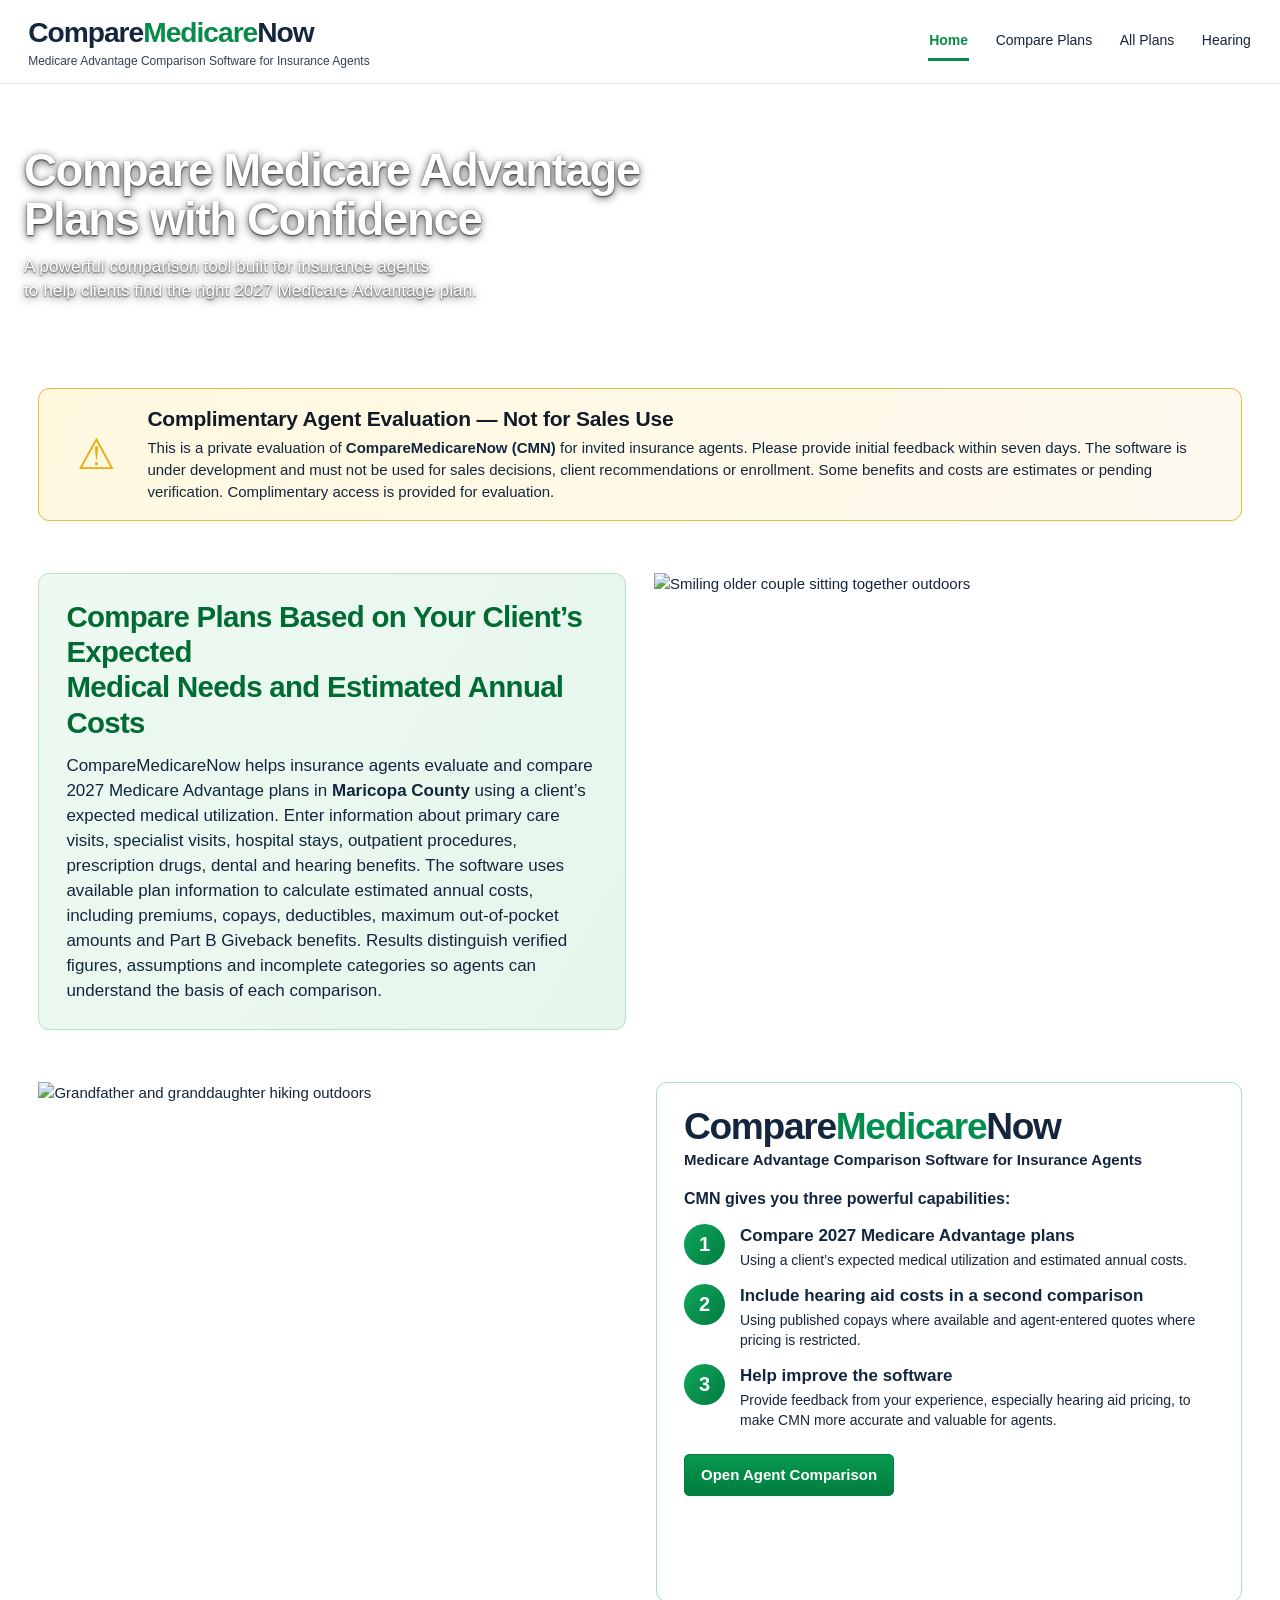
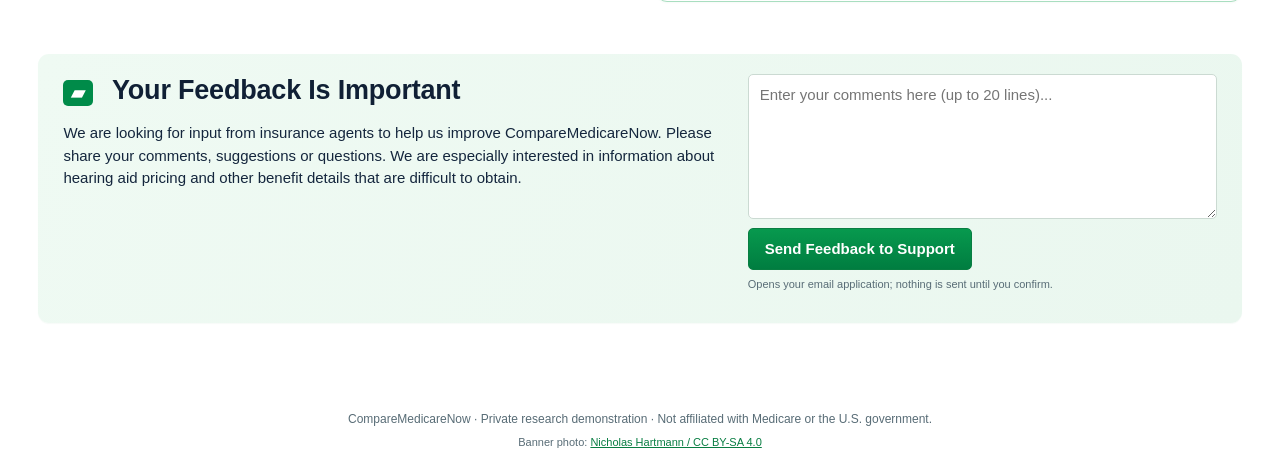
==== commit 9a79f475: "Correct matching hero, inline drug checkboxes and broken homepage photos" ====
--- a/index.html
+++ b/index.html
@@ -1,9 +1,9 @@
-<!doctype html><html lang="en"><head><meta charset="utf-8"><meta name="viewport" content="width=device-width,initial-scale=1"><title>Agent Demo | CompareMedicareNow</title><link rel="stylesheet" href="demo.css?v=launch-polish1"></head><body class="page-home">
+<!doctype html><html lang="en"><head><meta charset="utf-8"><meta name="viewport" content="width=device-width,initial-scale=1"><title>Agent Demo | CompareMedicareNow</title><link rel="stylesheet" href="demo.css?v=launch-fix3"></head><body class="page-home">
 <header><div><a class="brand" href="index.html">Compare<span>Medicare</span>Now</a><small>Medicare Advantage Comparison Software for Insurance Agents</small></div><nav aria-label="Main navigation"><a class="active" href="index.html">Home</a><a href="compare.html">Compare Plans</a><a href="plans.html">All Plans</a><a href="hearing.html">Hearing</a></nav></header>
 <section class="hero"><div class="container"><h1>Compare Medicare Advantage<br>Plans with Confidence</h1><p class="lead">A powerful comparison tool built for insurance agents<br>to help clients find the right 2027 Medicare Advantage plan.</p></div></section>
 <main class="container home-layout">
 <section class="card warning home-warning"><span class="warning-symbol" aria-hidden="true">⚠</span><div><h2>Complimentary Agent Evaluation — Not for Sales Use</h2><p>This is a private evaluation of <b>CompareMedicareNow (CMN)</b> for invited insurance agents. Please provide initial feedback within seven days. The software is under development and must not be used for sales decisions, client recommendations or enrollment. Some benefits and costs are estimates or pending verification. Complimentary access is provided for evaluation.</p></div></section>
-<section class="card soft intro home-split"><div class="home-split-copy"><h2>Compare Plans Based on Your Client’s Expected<br class="desktop-only"> Medical Needs and Estimated Annual Costs</h2><p>CompareMedicareNow helps insurance agents evaluate and compare 2027 Medicare Advantage plans in <b>Maricopa County</b> using a client’s expected medical utilization. Enter information about primary care visits, specialist visits, hospital stays, outpatient procedures, prescription drugs, dental and hearing benefits. The software uses available plan information to calculate estimated annual costs, including premiums, copays, deductibles, maximum out-of-pocket amounts and Part B Giveback benefits. Results distinguish verified figures, assumptions and incomplete categories so agents can understand the basis of each comparison.</p></div><div class="home-split-photo"><img src="https://unsplash.com/photos/nk-xUZwSjR4/download?force=true&amp;w=1100" alt="Smiling older couple in a field of yellow flowers" loading="lazy"></div></section>
-<section class="card home-features"><div class="home-family-photo"><img src="https://unsplash.com/photos/FiIgXyC3t84/download?force=true&amp;w=1000" alt="Grandfather holding his smiling granddaughter outdoors" loading="lazy"></div><div class="home-feature-copy"><h2 class="feature-logo">Compare<span>Medicare</span>Now</h2><p class="feature-subtitle">Medicare Advantage Comparison Software for Insurance Agents</p><h3>CMN gives you three powerful capabilities:</h3><div class="feature-row"><span class="feature-num">1</span><div><strong>Compare 2027 Medicare Advantage plans</strong><p>Using a client’s expected medical utilization and estimated annual costs.</p></div></div><div class="feature-row"><span class="feature-num">2</span><div><strong>Include hearing aid costs in a second comparison</strong><p>Using published copays where available and agent-entered quotes where pricing is restricted.</p></div></div><div class="feature-row"><span class="feature-num">3</span><div><strong>Help improve the software</strong><p>Provide feedback from your experience, especially hearing aid pricing, to make CMN more accurate and valuable for agents.</p></div></div><a class="button home-cta" href="compare.html">Open Agent Comparison</a></div></section>
+<section class="card soft intro home-split"><div class="home-split-copy"><h2>Compare Plans Based on Your Client’s Expected<br class="desktop-only"> Medical Needs and Estimated Annual Costs</h2><p>CompareMedicareNow helps insurance agents evaluate and compare 2027 Medicare Advantage plans in <b>Maricopa County</b> using a client’s expected medical utilization. Enter information about primary care visits, specialist visits, hospital stays, outpatient procedures, prescription drugs, dental and hearing benefits. The software uses available plan information to calculate estimated annual costs, including premiums, copays, deductibles, maximum out-of-pocket amounts and Part B Giveback benefits. Results distinguish verified figures, assumptions and incomplete categories so agents can understand the basis of each comparison.</p></div><div class="home-split-photo"><img src="https://images.unsplash.com/photo-1761839257647-df30867afd54?auto=format&amp;fit=crop&amp;w=1100&amp;q=80" alt="Smiling older couple sitting together outdoors" loading="lazy"></div></section>
+<section class="card home-features"><div class="home-family-photo"><img src="https://images.unsplash.com/photo-1566309141062-fd0e6180f6fc?auto=format&amp;fit=crop&amp;w=1000&amp;q=80" alt="Grandfather and granddaughter hiking outdoors" loading="lazy"></div><div class="home-feature-copy"><h2 class="feature-logo">Compare<span>Medicare</span>Now</h2><p class="feature-subtitle">Medicare Advantage Comparison Software for Insurance Agents</p><h3>CMN gives you three powerful capabilities:</h3><div class="feature-row"><span class="feature-num">1</span><div><strong>Compare 2027 Medicare Advantage plans</strong><p>Using a client’s expected medical utilization and estimated annual costs.</p></div></div><div class="feature-row"><span class="feature-num">2</span><div><strong>Include hearing aid costs in a second comparison</strong><p>Using published copays where available and agent-entered quotes where pricing is restricted.</p></div></div><div class="feature-row"><span class="feature-num">3</span><div><strong>Help improve the software</strong><p>Provide feedback from your experience, especially hearing aid pricing, to make CMN more accurate and valuable for agents.</p></div></div><a class="button home-cta" href="compare.html">Open Agent Comparison</a></div></section>
 <section class="card soft home-feedback"><div><h2><span class="feedback-icon">▰</span> Your Feedback Is Important</h2><p>We are looking for input from insurance agents to help us improve CompareMedicareNow. Please share your comments, suggestions or questions. We are especially interested in information about hearing aid pricing and other benefit details that are difficult to obtain.</p></div><div><label class="visually-hidden" for="feedback">Your feedback</label><textarea id="feedback" rows="8" placeholder="Enter your comments here (up to 20 lines)..."></textarea><div class="actions"><button id="sendFeedback">Send Feedback to Support</button></div><p class="muted">Opens your email application; nothing is sent until you confirm.</p></div></section>
 </main><footer class="footer">CompareMedicareNow · Private research demonstration · Not affiliated with Medicare or the U.S. government. <span class="photo-credit">Banner photo: <a href="https://commons.wikimedia.org/wiki/File:Arizona_desert_panorama.jpg" target="_blank" rel="noopener">Nicholas Hartmann / CC BY-SA 4.0</a></span></footer><script src="demo-data.js"></script><script src="hearing-data.js"></script><script src="demo.js"></script></body></html>
--- a/demo.css
+++ b/demo.css
@@ -209,3 +209,9 @@
 @media(max-width:700px){.page-compare .dental-item{grid-template-columns:1fr 1fr}.page-compare .dental-item>div:first-child{grid-column:1/-1}}
 
 .page-compare .dental-allowance-grid{display:grid;grid-template-columns:repeat(3,minmax(0,1fr));gap:15px}.page-compare .dental-allowance-grid .top-plan-card{background:#f2faf5;border:1px solid #c6dfcd;border-radius:9px;padding:15px;min-width:0}.page-compare .dental-allowance-grid h4{margin:0 0 12px}@media(max-width:850px){.page-compare .dental-allowance-grid{grid-template-columns:1fr}}
+
+/* Launch polish: consistent home-page hero presentation across workflow pages. */
+.page-compare .hero.agent-hero,.page-plans .hero.agent-hero,.page-hearing .hero.agent-hero{background:linear-gradient(90deg,rgba(221,240,254,.98) 0%,rgba(222,239,251,.88) 35%,rgba(222,239,251,.14) 69%,rgba(222,239,251,0) 100%),url("https://commons.wikimedia.org/wiki/Special:FilePath/Saguaro_cactus_on_Camelback_Mountain.jpg?width=1800");background-size:cover;background-position:center;min-height:220px;padding:38px 0}
+.page-compare .hero.agent-hero h1,.page-plans .hero.agent-hero h1,.page-hearing .hero.agent-hero h1{font-size:clamp(35px,3.55vw,53px);line-height:1.08;color:#102035;letter-spacing:-1.3px}
+.page-compare .hero.agent-hero .lead,.page-plans .hero.agent-hero .lead,.page-hearing .hero.agent-hero .lead{font-size:clamp(17px,1.35vw,21px);line-height:1.4}
+.page-compare .drug-checkboxes{margin-top:16px}
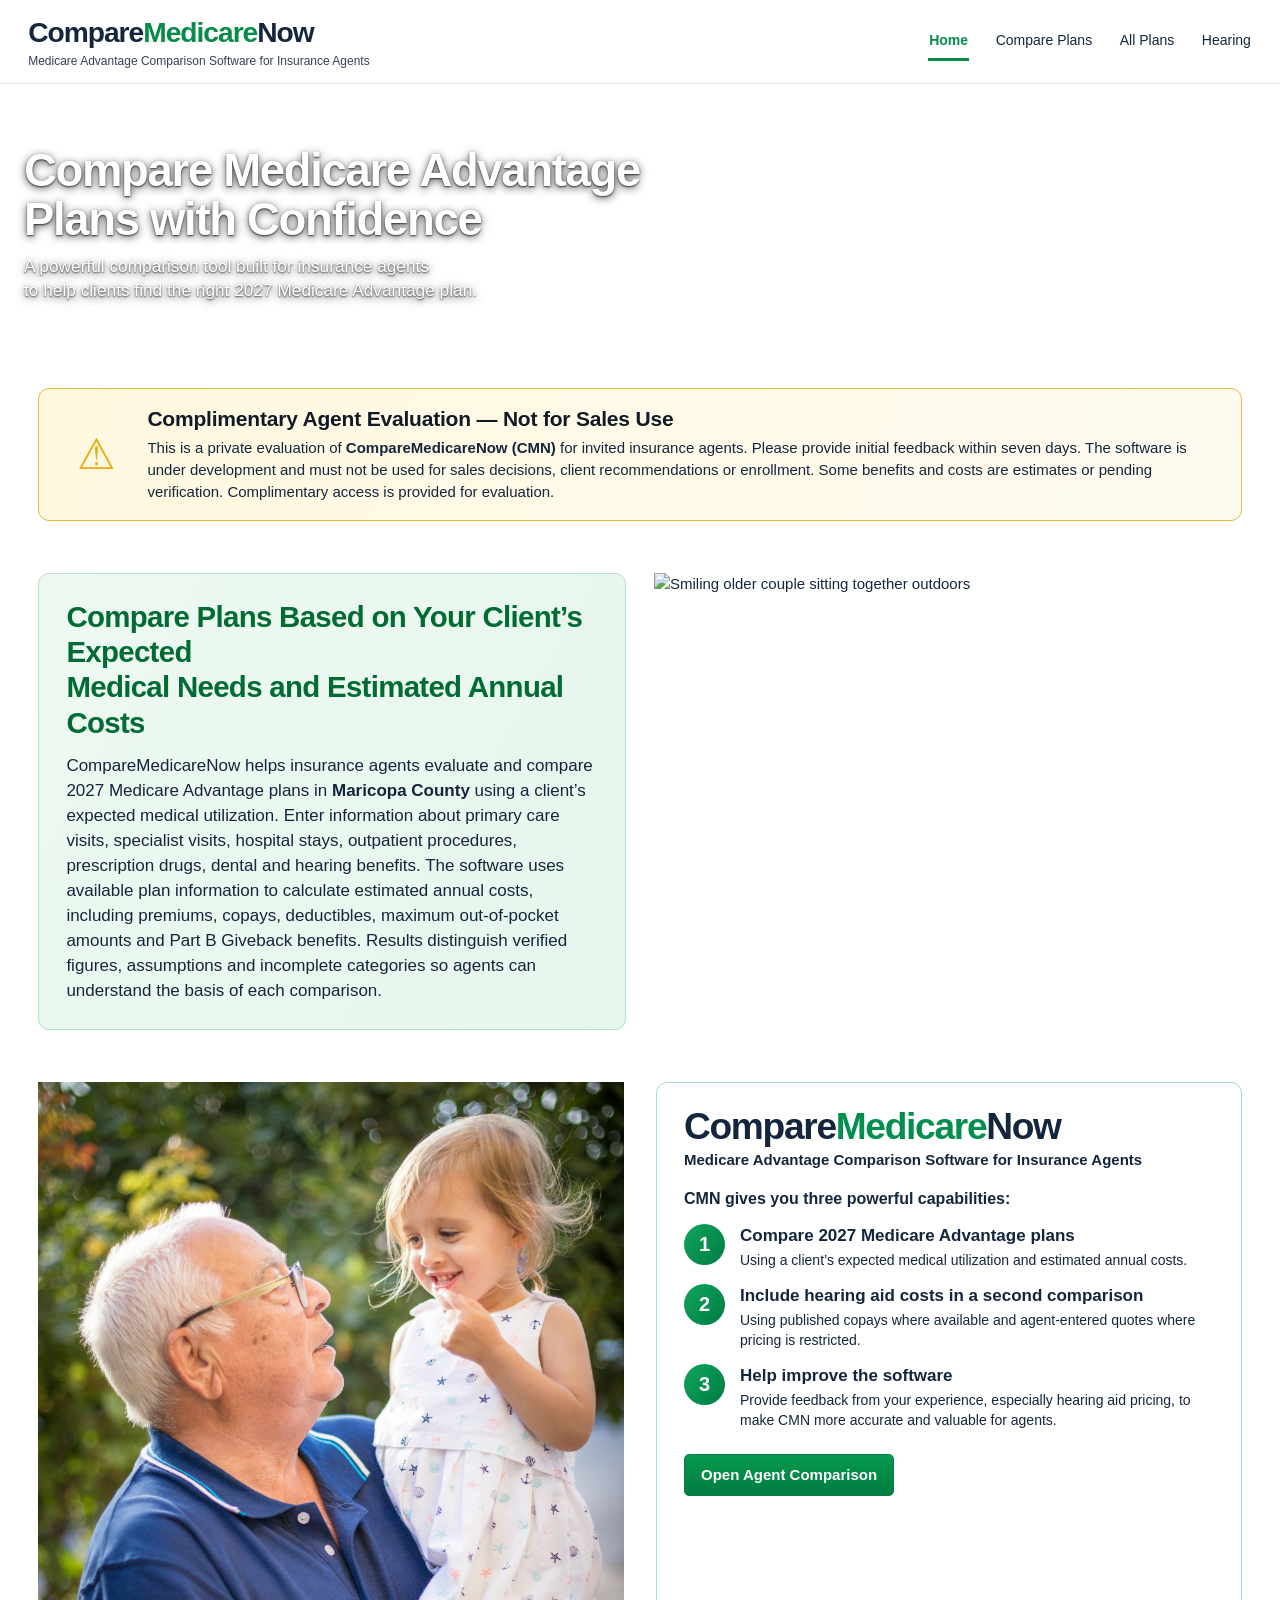
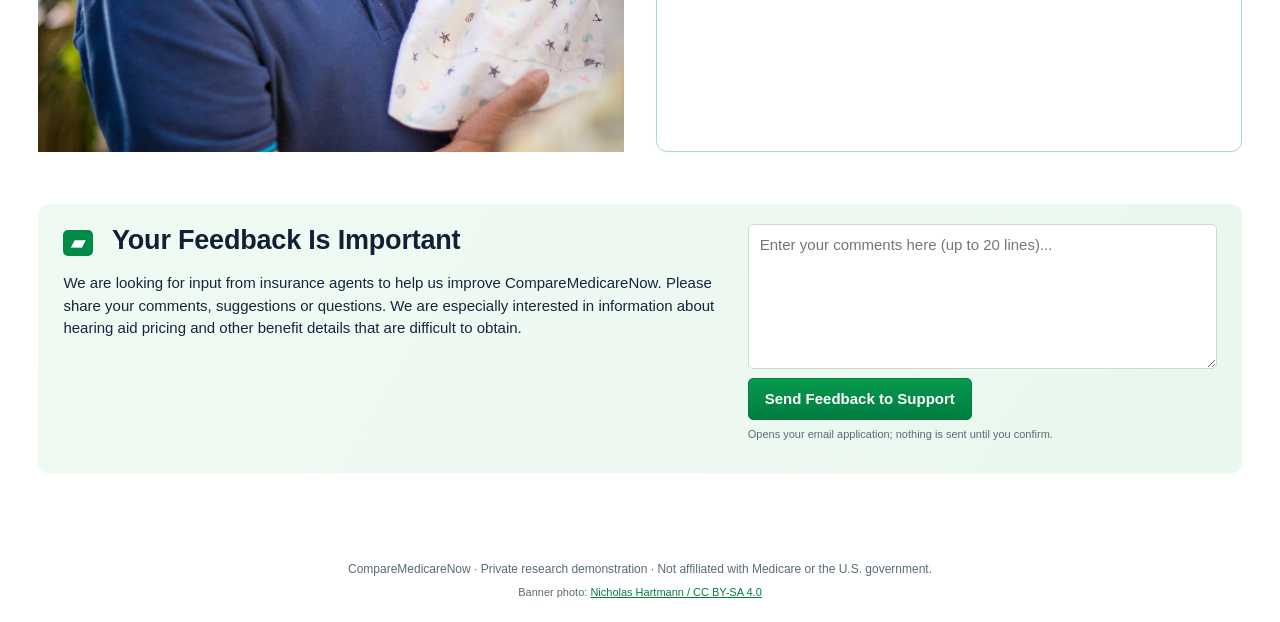
==== commit 01363643: "Use uploaded original grandfather and granddaughter photo on homepage" ====
--- a/index.html
+++ b/index.html
@@ -4,6 +4,6 @@
 <main class="container home-layout">
 <section class="card warning home-warning"><span class="warning-symbol" aria-hidden="true">⚠</span><div><h2>Complimentary Agent Evaluation — Not for Sales Use</h2><p>This is a private evaluation of <b>CompareMedicareNow (CMN)</b> for invited insurance agents. Please provide initial feedback within seven days. The software is under development and must not be used for sales decisions, client recommendations or enrollment. Some benefits and costs are estimates or pending verification. Complimentary access is provided for evaluation.</p></div></section>
 <section class="card soft intro home-split"><div class="home-split-copy"><h2>Compare Plans Based on Your Client’s Expected<br class="desktop-only"> Medical Needs and Estimated Annual Costs</h2><p>CompareMedicareNow helps insurance agents evaluate and compare 2027 Medicare Advantage plans in <b>Maricopa County</b> using a client’s expected medical utilization. Enter information about primary care visits, specialist visits, hospital stays, outpatient procedures, prescription drugs, dental and hearing benefits. The software uses available plan information to calculate estimated annual costs, including premiums, copays, deductibles, maximum out-of-pocket amounts and Part B Giveback benefits. Results distinguish verified figures, assumptions and incomplete categories so agents can understand the basis of each comparison.</p></div><div class="home-split-photo"><img src="https://images.unsplash.com/photo-1761839257647-df30867afd54?auto=format&amp;fit=crop&amp;w=1100&amp;q=80" alt="Smiling older couple sitting together outdoors" loading="lazy"></div></section>
-<section class="card home-features"><div class="home-family-photo"><img src="https://images.unsplash.com/photo-1566309141062-fd0e6180f6fc?auto=format&amp;fit=crop&amp;w=1000&amp;q=80" alt="Grandfather and granddaughter hiking outdoors" loading="lazy"></div><div class="home-feature-copy"><h2 class="feature-logo">Compare<span>Medicare</span>Now</h2><p class="feature-subtitle">Medicare Advantage Comparison Software for Insurance Agents</p><h3>CMN gives you three powerful capabilities:</h3><div class="feature-row"><span class="feature-num">1</span><div><strong>Compare 2027 Medicare Advantage plans</strong><p>Using a client’s expected medical utilization and estimated annual costs.</p></div></div><div class="feature-row"><span class="feature-num">2</span><div><strong>Include hearing aid costs in a second comparison</strong><p>Using published copays where available and agent-entered quotes where pricing is restricted.</p></div></div><div class="feature-row"><span class="feature-num">3</span><div><strong>Help improve the software</strong><p>Provide feedback from your experience, especially hearing aid pricing, to make CMN more accurate and valuable for agents.</p></div></div><a class="button home-cta" href="compare.html">Open Agent Comparison</a></div></section>
+<section class="card home-features"><div class="home-family-photo"><img src="isaac-quesada-FiIgXyC3t84-unsplash.jpg" alt="Grandfather and granddaughter hiking outdoors" loading="lazy"></div><div class="home-feature-copy"><h2 class="feature-logo">Compare<span>Medicare</span>Now</h2><p class="feature-subtitle">Medicare Advantage Comparison Software for Insurance Agents</p><h3>CMN gives you three powerful capabilities:</h3><div class="feature-row"><span class="feature-num">1</span><div><strong>Compare 2027 Medicare Advantage plans</strong><p>Using a client’s expected medical utilization and estimated annual costs.</p></div></div><div class="feature-row"><span class="feature-num">2</span><div><strong>Include hearing aid costs in a second comparison</strong><p>Using published copays where available and agent-entered quotes where pricing is restricted.</p></div></div><div class="feature-row"><span class="feature-num">3</span><div><strong>Help improve the software</strong><p>Provide feedback from your experience, especially hearing aid pricing, to make CMN more accurate and valuable for agents.</p></div></div><a class="button home-cta" href="compare.html">Open Agent Comparison</a></div></section>
 <section class="card soft home-feedback"><div><h2><span class="feedback-icon">▰</span> Your Feedback Is Important</h2><p>We are looking for input from insurance agents to help us improve CompareMedicareNow. Please share your comments, suggestions or questions. We are especially interested in information about hearing aid pricing and other benefit details that are difficult to obtain.</p></div><div><label class="visually-hidden" for="feedback">Your feedback</label><textarea id="feedback" rows="8" placeholder="Enter your comments here (up to 20 lines)..."></textarea><div class="actions"><button id="sendFeedback">Send Feedback to Support</button></div><p class="muted">Opens your email application; nothing is sent until you confirm.</p></div></section>
 </main><footer class="footer">CompareMedicareNow · Private research demonstration · Not affiliated with Medicare or the U.S. government. <span class="photo-credit">Banner photo: <a href="https://commons.wikimedia.org/wiki/File:Arizona_desert_panorama.jpg" target="_blank" rel="noopener">Nicholas Hartmann / CC BY-SA 4.0</a></span></footer><script src="demo-data.js"></script><script src="hearing-data.js"></script><script src="demo.js"></script></body></html>
--- a/demo.css
+++ b/demo.css
@@ -215,3 +215,17 @@
 .page-compare .hero.agent-hero h1,.page-plans .hero.agent-hero h1,.page-hearing .hero.agent-hero h1{font-size:clamp(35px,3.55vw,53px);line-height:1.08;color:#102035;letter-spacing:-1.3px}
 .page-compare .hero.agent-hero .lead,.page-plans .hero.agent-hero .lead,.page-hearing .hero.agent-hero .lead{font-size:clamp(17px,1.35vw,21px);line-height:1.4}
 .page-compare .drug-checkboxes{margin-top:16px}
+
+/* Final demo polish: use exactly the same hero artwork and dimensions as the homepage. */
+.page-compare .hero.agent-hero,.page-plans .hero.agent-hero,.page-hearing .hero.agent-hero{min-height:290px;padding:42px 0;background-image:linear-gradient(90deg,rgba(232,246,252,.97) 0%,rgba(232,246,252,.84) 34%,rgba(232,246,252,.12) 69%,rgba(232,246,252,0) 100%),url("https://commons.wikimedia.org/wiki/Special:FilePath/Arizona_desert_panorama.jpg?width=1920");background-position:center 48%;background-size:cover;background-repeat:no-repeat}
+.page-compare .drug-checkboxes{margin-top:18px;display:flex;flex-direction:column;gap:10px}
+.page-compare .drug-checkboxes label{display:flex;align-items:center;gap:10px;font-weight:600;line-height:1.4;margin:0;cursor:pointer}
+.page-compare .drug-checkboxes input[type="checkbox"]{display:inline-block;width:18px;min-width:18px;height:18px;flex:0 0 18px;padding:0;margin:0;accent-color:#078b48}
+@media(max-width:850px){.page-compare .hero.agent-hero,.page-plans .hero.agent-hero,.page-hearing .hero.agent-hero{min-height:230px;padding:25px 0}}
+
+/* Match the homepage banner exactly on workflow pages; remove earlier gradient overlay. */
+.page-compare .hero.agent-hero,.page-plans .hero.agent-hero,.page-hearing .hero.agent-hero{background-image:url("https://commons.wikimedia.org/wiki/Special:FilePath/Arizona_desert_panorama.jpg?width=1920");background-position:center 48%;background-size:cover;background-repeat:no-repeat}
+
+/* Explicit final header override: photo unobscured, all hero text white. */
+body.page-compare section.hero.agent-hero,body.page-plans section.hero.agent-hero,body.page-hearing section.hero.agent-hero{background:none!important;background-image:url("https://commons.wikimedia.org/wiki/Special:FilePath/Arizona_desert_panorama.jpg?width=1920")!important;background-position:center 48%!important;background-size:cover!important;background-repeat:no-repeat!important}
+body.page-compare section.hero.agent-hero h1,body.page-plans section.hero.agent-hero h1,body.page-hearing section.hero.agent-hero h1,body.page-compare section.hero.agent-hero .lead,body.page-plans section.hero.agent-hero .lead,body.page-hearing section.hero.agent-hero .lead{color:#fff!important;text-shadow:0 2px 5px rgba(0,0,0,.7)!important}
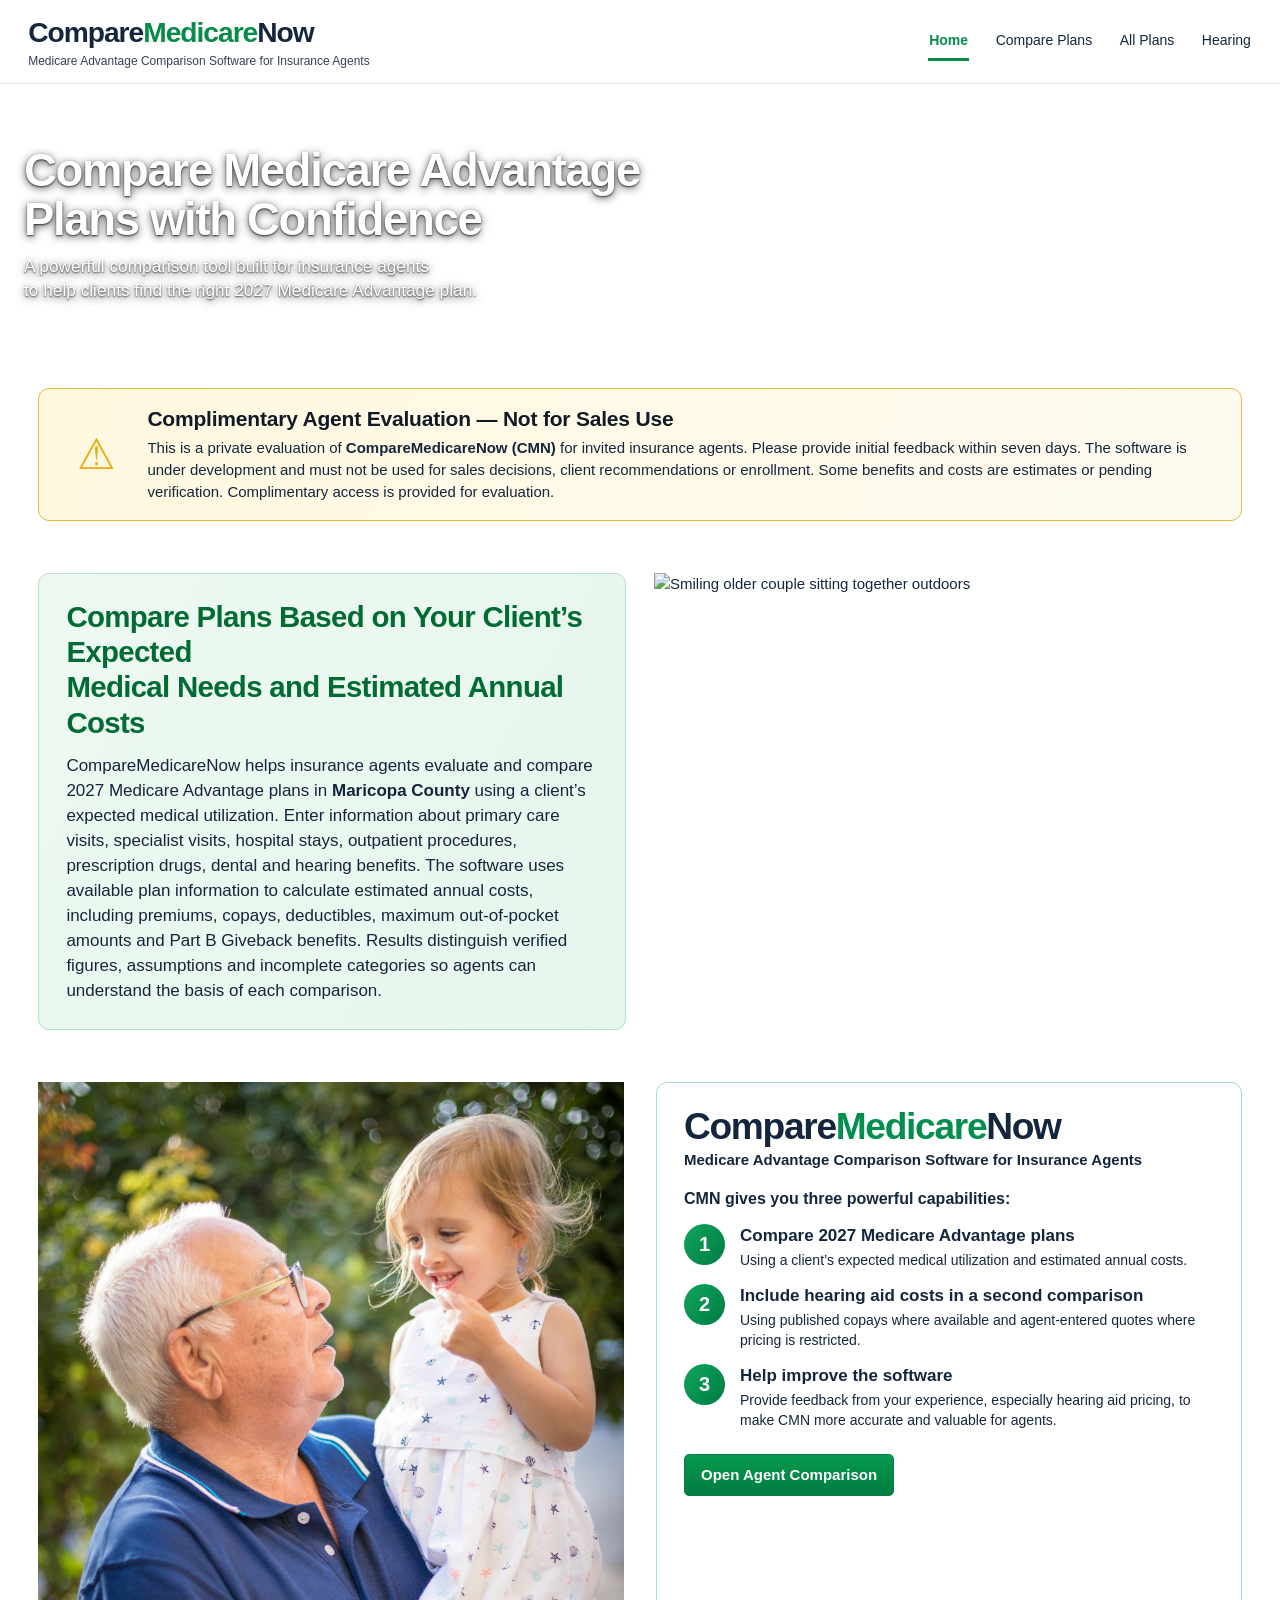
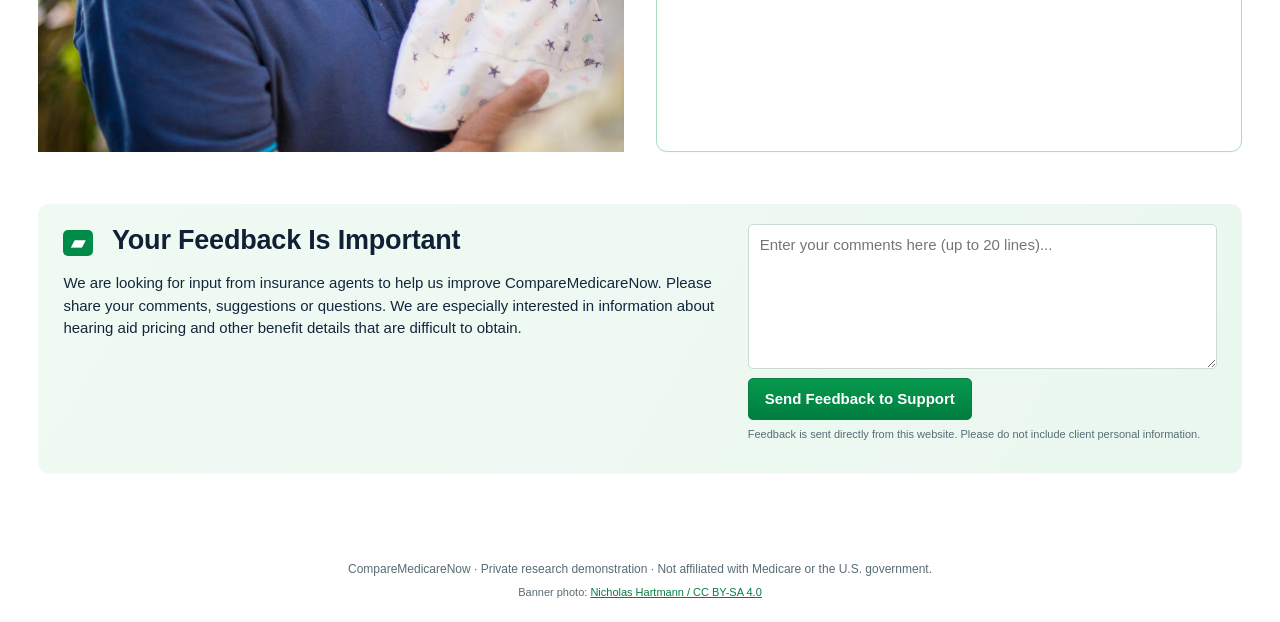
==== commit e1695ded: "Refresh feedback script and clarify direct submission" ====
--- a/index.html
+++ b/index.html
@@ -5,5 +5,5 @@
 <section class="card warning home-warning"><span class="warning-symbol" aria-hidden="true">⚠</span><div><h2>Complimentary Agent Evaluation — Not for Sales Use</h2><p>This is a private evaluation of <b>CompareMedicareNow (CMN)</b> for invited insurance agents. Please provide initial feedback within seven days. The software is under development and must not be used for sales decisions, client recommendations or enrollment. Some benefits and costs are estimates or pending verification. Complimentary access is provided for evaluation.</p></div></section>
 <section class="card soft intro home-split"><div class="home-split-copy"><h2>Compare Plans Based on Your Client’s Expected<br class="desktop-only"> Medical Needs and Estimated Annual Costs</h2><p>CompareMedicareNow helps insurance agents evaluate and compare 2027 Medicare Advantage plans in <b>Maricopa County</b> using a client’s expected medical utilization. Enter information about primary care visits, specialist visits, hospital stays, outpatient procedures, prescription drugs, dental and hearing benefits. The software uses available plan information to calculate estimated annual costs, including premiums, copays, deductibles, maximum out-of-pocket amounts and Part B Giveback benefits. Results distinguish verified figures, assumptions and incomplete categories so agents can understand the basis of each comparison.</p></div><div class="home-split-photo"><img src="https://images.unsplash.com/photo-1761839257647-df30867afd54?auto=format&amp;fit=crop&amp;w=1100&amp;q=80" alt="Smiling older couple sitting together outdoors" loading="lazy"></div></section>
 <section class="card home-features"><div class="home-family-photo"><img src="isaac-quesada-FiIgXyC3t84-unsplash.jpg" alt="Grandfather and granddaughter hiking outdoors" loading="lazy"></div><div class="home-feature-copy"><h2 class="feature-logo">Compare<span>Medicare</span>Now</h2><p class="feature-subtitle">Medicare Advantage Comparison Software for Insurance Agents</p><h3>CMN gives you three powerful capabilities:</h3><div class="feature-row"><span class="feature-num">1</span><div><strong>Compare 2027 Medicare Advantage plans</strong><p>Using a client’s expected medical utilization and estimated annual costs.</p></div></div><div class="feature-row"><span class="feature-num">2</span><div><strong>Include hearing aid costs in a second comparison</strong><p>Using published copays where available and agent-entered quotes where pricing is restricted.</p></div></div><div class="feature-row"><span class="feature-num">3</span><div><strong>Help improve the software</strong><p>Provide feedback from your experience, especially hearing aid pricing, to make CMN more accurate and valuable for agents.</p></div></div><a class="button home-cta" href="compare.html">Open Agent Comparison</a></div></section>
-<section class="card soft home-feedback"><div><h2><span class="feedback-icon">▰</span> Your Feedback Is Important</h2><p>We are looking for input from insurance agents to help us improve CompareMedicareNow. Please share your comments, suggestions or questions. We are especially interested in information about hearing aid pricing and other benefit details that are difficult to obtain.</p></div><div><label class="visually-hidden" for="feedback">Your feedback</label><textarea id="feedback" rows="8" placeholder="Enter your comments here (up to 20 lines)..."></textarea><div class="actions"><button id="sendFeedback">Send Feedback to Support</button></div><p class="muted">Opens your email application; nothing is sent until you confirm.</p></div></section>
-</main><footer class="footer">CompareMedicareNow · Private research demonstration · Not affiliated with Medicare or the U.S. government. <span class="photo-credit">Banner photo: <a href="https://commons.wikimedia.org/wiki/File:Arizona_desert_panorama.jpg" target="_blank" rel="noopener">Nicholas Hartmann / CC BY-SA 4.0</a></span></footer><script src="demo-data.js"></script><script src="hearing-data.js"></script><script src="demo.js"></script></body></html>+<section class="card soft home-feedback"><div><h2><span class="feedback-icon">▰</span> Your Feedback Is Important</h2><p>We are looking for input from insurance agents to help us improve CompareMedicareNow. Please share your comments, suggestions or questions. We are especially interested in information about hearing aid pricing and other benefit details that are difficult to obtain.</p></div><div><label class="visually-hidden" for="feedback">Your feedback</label><textarea id="feedback" rows="8" placeholder="Enter your comments here (up to 20 lines)..."></textarea><div class="actions"><button id="sendFeedback">Send Feedback to Support</button></div><p class="muted">Feedback is sent directly from this website. Please do not include client personal information.</p></div></section>
+</main><footer class="footer">CompareMedicareNow · Private research demonstration · Not affiliated with Medicare or the U.S. government. <span class="photo-credit">Banner photo: <a href="https://commons.wikimedia.org/wiki/File:Arizona_desert_panorama.jpg" target="_blank" rel="noopener">Nicholas Hartmann / CC BY-SA 4.0</a></span></footer><script src="demo-data.js"></script><script src="hearing-data.js"></script><script src="demo.js?v=feedback-20261018"></script></body></html>
